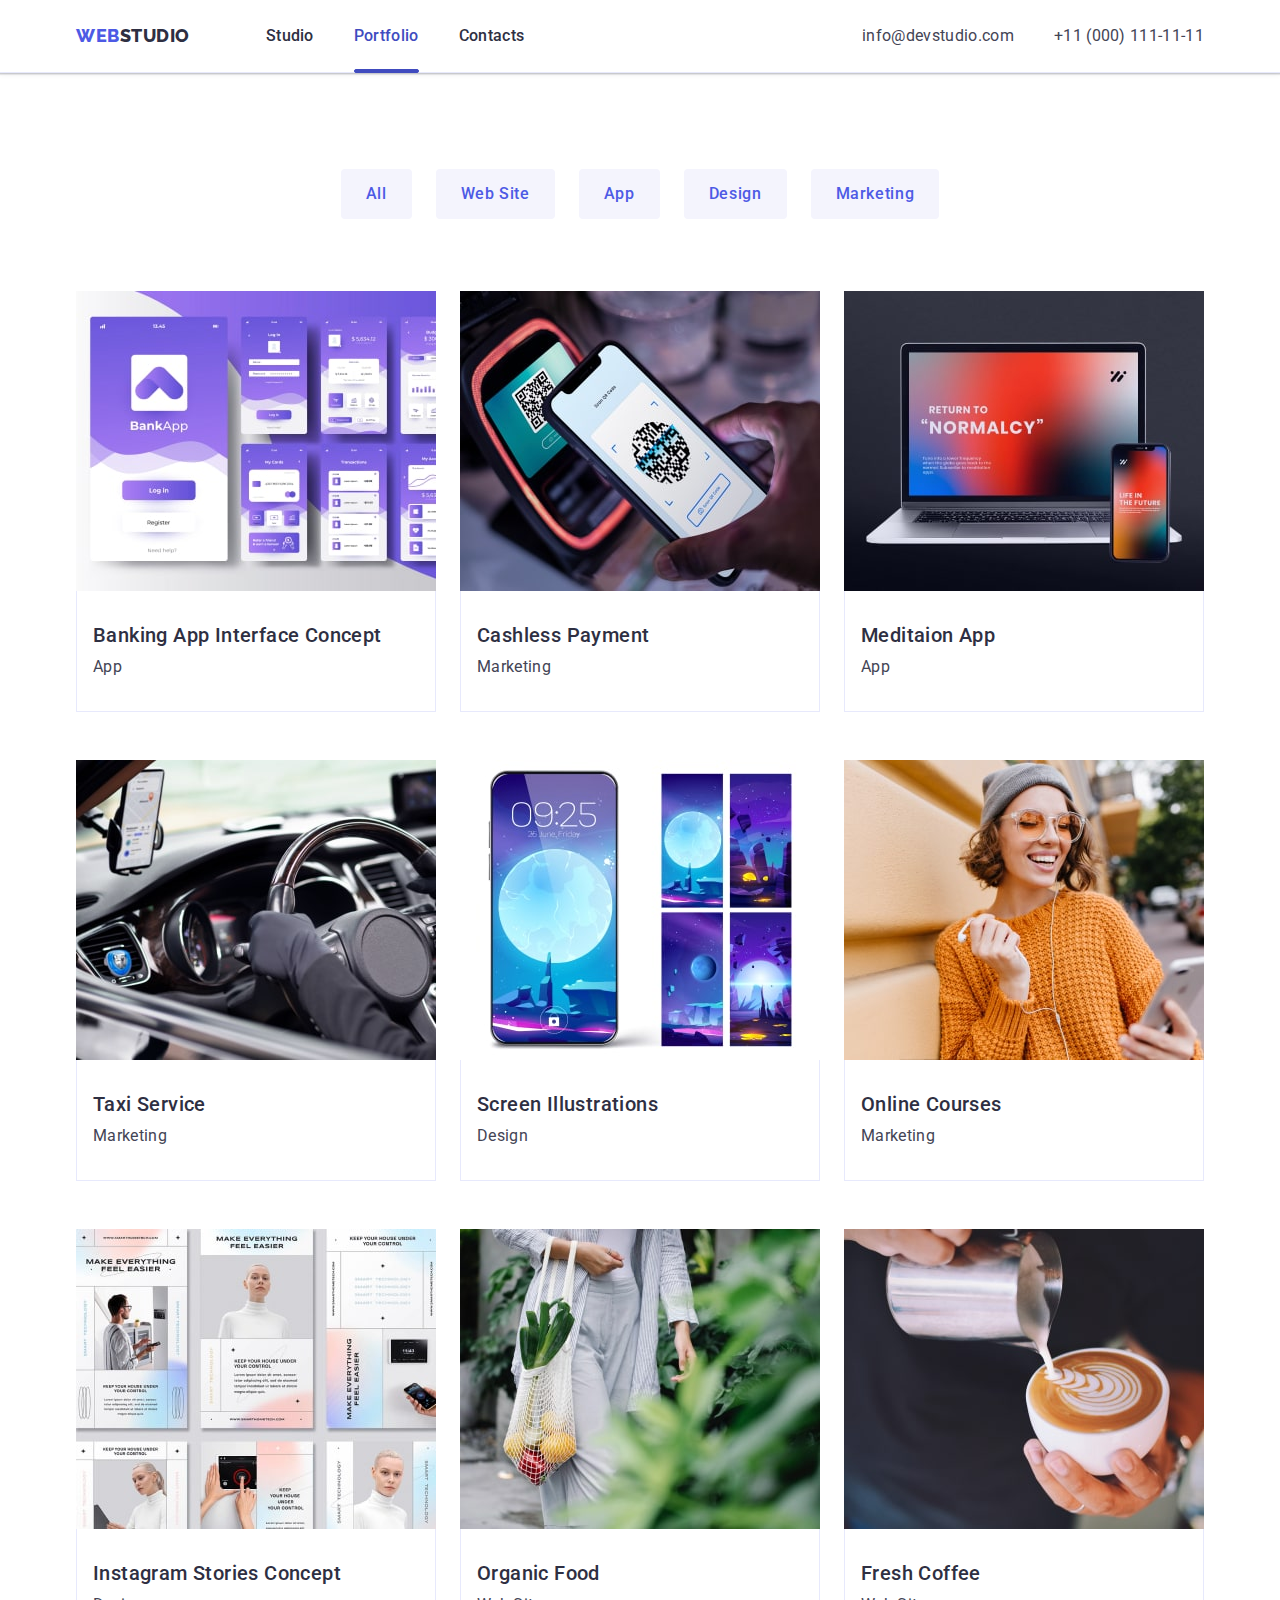
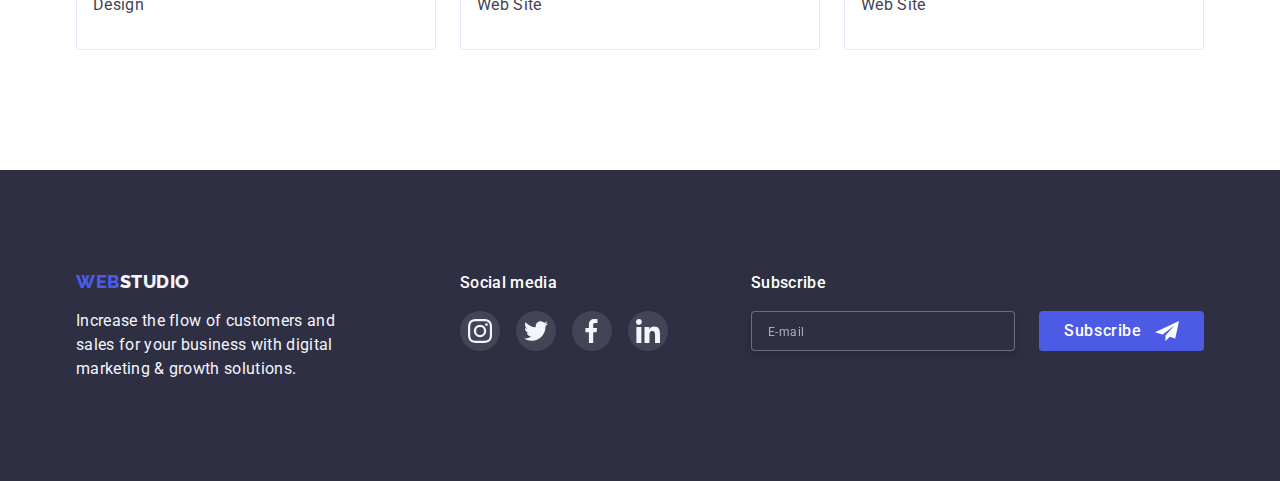
==== portfolio.html @ ead1742b "Initial commit" ====
<!DOCTYPE html>
<html lang="en">
  <head>
    <meta charset="UTF-8" />
    <meta http-equiv="X-UA-Compatible" content="IE=edge" />
    <meta name="viewport" content="width=device-width, initial-scale=1.0" />
    <title>Portfolio</title>
    <link rel="preconnect" href="https://fonts.googleapis.com" />
    <link rel="preconnect" href="https://fonts.gstatic.com" crossorigin />
    <link
      href="https://fonts.googleapis.com/css2?family=Raleway:wght@800&family=Roboto:wght@400;500;700;900&display=swap"
      rel="stylesheet"
    />
    <link rel="preconnect" href="https://fonts.googleapis.com" />
    <link rel="preconnect" href="https://fonts.gstatic.com" crossorigin />
    <link
      rel="stylesheet"
      href="https://cdnjs.cloudflare.com/ajax/libs/modern-normalize/1.1.0/modern-normalize.min.css"
    />
    <link rel="stylesheet" href="./css/styles.css" />
  </head>
  <body>
    <!-- хедер -->
    <header class="header">
      <div class="container flex-content">
        <!-- головне меню навігації -->
        <nav class="site-nav">
          <a class="logo" href="./index.html"
            ><span class="header-logo-span">Web</span>Studio</a
          >
          <ul class="list nav-list">
            <li class="item">
              <a href="./index.html" class="link">Studio</a>
            </li>
            <li class="item">
              <a href="./portfolio.html" class="active link">Portfolio</a>
            </li>
            <li class="item"><a href="" class="link">Contacts</a></li>
          </ul>
        </nav>
        <!-- телефон - емейл -->
        <address class="address-list">
          <ul class="list contact-list">
            <li class="item">
              <a href="mailto:info@devstudio.com" class="link"
                >info@devstudio.com</a
              >
            </li>
            <li class="item">
              <a href="tel:+110001111111" class="link">+11 (000) 111-11-11</a>
            </li>
          </ul>
        </address>
      </div>
    </header>

    <main>
      <!-- Фільтр -->
      <section class="projects-section">
        <div class="container">
          <h2 class="visually-hidden">Projects</h2>
          <ul class="list filter-list">
            <li class="item">
              <button type="button" class="button filter-button">All</button>
            </li>
            <li class="item">
              <button type="button" class="button filter-button">
                Web Site
              </button>
            </li>
            <li class="item">
              <button type="button" class="button filter-button">App</button>
            </li>
            <li class="item">
              <button type="button" class="button filter-button">Design</button>
            </li>
            <li class="item">
              <button type="button" class="button filter-button">
                Marketing
              </button>
            </li>
          </ul>
          <!-- галерея -->
          <ul class="list projects-list">
            <li class="item">
              <a href="" class="project-link">
                <div class="portfolio-thumb">
                  <img
                    src="./images/proj-img-1.jpg"
                    alt="Banking App Interface Concept"
                    width="360"
                  />
                  <div class="portfolio-overlay">
                    <p class="description-paragraph overlay-text">
                      14 Stylish and User-Friendly App Design Concepts · Task
                      Manager App · Calorie Tracker App · Exotic Fruit Ecommerce
                      App · Cloud Storage App
                    </p>
                  </div>
                </div>
                <div class="card-descr">
                  <h2 class="title card-title">
                    Banking App Interface Concept
                  </h2>
                  <p class="description-paragraph">App</p>
                </div></a
              >
            </li>
            <li class="item">
              <a href="" class="project-link">
                <div class="portfolio-thumb">
                  <img
                    src="./images/proj-img-2.jpg"
                    alt="Cashless Payment"
                    width="360"
                  />
                  <div class="portfolio-overlay">
                    <p class="description-paragraph overlay-text">
                      14 Stylish and User-Friendly App Design Concepts · Task
                      Manager App · Calorie Tracker App · Exotic Fruit Ecommerce
                      App · Cloud Storage App
                    </p>
                  </div>
                </div>
                <div class="card-descr">
                  <h2 class="title card-title">Cashless Payment</h2>
                  <p class="description-paragraph">Marketing</p>
                </div></a
              >
            </li>
            <li class="item">
              <a href="" class="project-link">
                <div class="portfolio-thumb">
                  <img
                    src="./images/proj-img-3.jpg"
                    alt="Meditaion App"
                    width="360"
                  />
                  <div class="portfolio-overlay">
                    <p class="description-paragraph overlay-text">
                      14 Stylish and User-Friendly App Design Concepts · Task
                      Manager App · Calorie Tracker App · Exotic Fruit Ecommerce
                      App · Cloud Storage App
                    </p>
                  </div>
                </div>
                <div class="card-descr">
                  <h2 class="title card-title">Meditaion App</h2>
                  <p class="description-paragraph">App</p>
                </div></a
              >
            </li>
            <li class="item">
              <a href="" class="project-link">
                <div class="portfolio-thumb">
                  <img
                    src="./images/proj-img-4.jpg"
                    alt="taxi servise"
                    width="360"
                  />
                  <div class="portfolio-overlay">
                    <p class="description-paragraph overlay-text">
                      14 Stylish and User-Friendly App Design Concepts · Task
                      Manager App · Calorie Tracker App · Exotic Fruit Ecommerce
                      App · Cloud Storage App
                    </p>
                  </div>
                </div>
                <div class="card-descr">
                  <h2 class="title card-title">Taxi Service</h2>
                  <p class="description-paragraph">Marketing</p>
                </div></a
              >
            </li>
            <li class="item">
              <a href="" class="project-link">
                <div class="portfolio-thumb">
                  <img
                    src="./images/proj-img-5.jpg"
                    alt="Screen Illustrations"
                    width="360"
                  />
                  <div class="portfolio-overlay">
                    <p class="description-paragraph overlay-text">
                      14 Stylish and User-Friendly App Design Concepts · Task
                      Manager App · Calorie Tracker App · Exotic Fruit Ecommerce
                      App · Cloud Storage App
                    </p>
                  </div>
                </div>
                <div class="card-descr">
                  <h2 class="title card-title">Screen Illustrations</h2>
                  <p class="description-paragraph">Design</p>
                </div></a
              >
            </li>
            <li class="item">
              <a href="" class="project-link">
                <div class="portfolio-thumb">
                  <img
                    src="./images/proj-img-6.jpg"
                    alt="Online Courses"
                    width="360"
                  />
                  <div class="portfolio-overlay">
                    <p class="description-paragraph overlay-text">
                      14 Stylish and User-Friendly App Design Concepts · Task
                      Manager App · Calorie Tracker App · Exotic Fruit Ecommerce
                      App · Cloud Storage App
                    </p>
                  </div>
                </div>
                <div class="card-descr">
                  <h2 class="title card-title">Online Courses</h2>
                  <p class="description-paragraph">Marketing</p>
                </div></a
              >
            </li>
            <li class="item">
              <a href="" class="project-link">
                <div class="portfolio-thumb">
                  <img
                    src="./images/proj-img-7.jpg"
                    alt="Instagram Stories Concept"
                    width="360"
                  />
                  <div class="portfolio-overlay">
                    <p class="description-paragraph overlay-text">
                      14 Stylish and User-Friendly App Design Concepts · Task
                      Manager App · Calorie Tracker App · Exotic Fruit Ecommerce
                      App · Cloud Storage App
                    </p>
                  </div>
                </div>
                <div class="card-descr">
                  <h2 class="title card-title">Instagram Stories Concept</h2>
                  <p class="description-paragraph">Design</p>
                </div></a
              >
            </li>
            <li class="item">
              <a href="" class="project-link">
                <div class="portfolio-thumb">
                  <img
                    src="./images/proj-img-8.jpg"
                    alt="Organic Food"
                    width="360"
                  />
                  <div class="portfolio-overlay">
                    <p class="description-paragraph overlay-text">
                      14 Stylish and User-Friendly App Design Concepts · Task
                      Manager App · Calorie Tracker App · Exotic Fruit Ecommerce
                      App · Cloud Storage App
                    </p>
                  </div>
                </div>
                <div class="card-descr">
                  <h2 class="title card-title">Organic Food</h2>
                  <p class="description-paragraph">Web Site</p>
                </div></a
              >
            </li>
            <li class="item">
              <a href="" class="project-link">
                <div class="portfolio-thumb">
                  <img
                    src="./images/proj-img-9.jpg"
                    alt="Fresh Coffee"
                    width="360"
                  />
                  <div class="portfolio-overlay">
                    <p class="description-paragraph overlay-text">
                      14 Stylish and User-Friendly App Design Concepts · Task
                      Manager App · Calorie Tracker App · Exotic Fruit Ecommerce
                      App · Cloud Storage App
                    </p>
                  </div>
                </div>
                <div class="card-descr">
                  <h2 class="title card-title">Fresh Coffee</h2>
                  <p class="description-paragraph">Web Site</p>
                </div></a
              >
            </li>
          </ul>
        </div>
      </section>
    </main>

    <footer class="footer-section">
      <div class="container footer-container flex">
        <!-- футер -->
        <div class="footer-left-column">
          <a class="logo footer-logo" href="./index.html"
            ><span class="footer-logo-span">Web</span>Studio</a
          >
          <p class="description-paragraph footer-description">
            Increase the flow of customers and sales for your business with
            digital marketing & growth solutions.
          </p>
        </div>
        <div class="footer-social-media-div">
          <p class="footer-social-media-descr">Social media</p>
          <ul class="list footer-social-media-list">
            <li class="footer-social-media-item">
              <a class="link footer-social-media-link" href="">
                <svg class="footer-social-media-icon" width="24" height="24">
                  <use href="./images/icons.svg#icon-instagram"></use>
                </svg>
              </a>
            </li>
            <li class="footer-social-media-item">
              <a class="link footer-social-media-link" href="">
                <svg class="footer-social-media-icon" width="24" height="24">
                  <use href="./images/icons.svg#icon-twitter"></use>
                </svg>
              </a>
            </li>
            <li class="footer-social-media-item">
              <a class="link footer-social-media-link" href="">
                <svg class="footer-social-media-icon" width="24" height="24">
                  <use href="./images/icons.svg#icon-facebook"></use>
                </svg>
              </a>
            </li>
            <li class="footer-social-media-item">
              <a class="link footer-social-media-link" href="">
                <svg class="footer-social-media-icon" width="24" height="24">
                  <use href="./images/icons.svg#icon-linkedin"></use>
                </svg>
              </a>
            </li>
          </ul>
        </div>

        <form class="footer-form" name="footer-form">
          <div class="form-field input">
            <p>Subscribe</p>
            <input
              aria-label="email"
              type="email"
              name="email"
              placeholder="E-mail"
              autocomplete="off"
              title="my@mail.com"
            />
          </div>
          <button type="submit" class="button">
            Subscribe
            <svg width="24" height="24">
              <use href="./images/icons.svg#send"></use>
            </svg>
          </button>
        </form>
      </div>
    </footer>
  </body>
</html>
---- css/styles.css ----
/* root */
:root {
    --primary-font: 'Roboto', sans-serif;
    --secondary-font: 'Raleway', sans-serif;
    --primary-black-color: #2E2F42;
    --primary-white-color: #fff;
    --secondary-white-color: #F4F4FD;
    --secondary-black-color: #434455;
    --grey-on-footer-color: #E7E9FC;
    --primary-blue-color: #4D5AE5;
    --secondary-blue-color: #404BBF;
    --grey-icon-color: #8E8F99;
    --modal-window-color: #FCFCFC;
    --duration: 250ms;
    --timing-function: cubic-bezier(0.4, 0, 0.2, 1);
}

/* general styles */
h1,
h2,
h3,
h4,
h5,
h6,
ul,
div,
section,
p {
    margin: 0;
    padding: 0;
}

.list {
    list-style: none;
}

a {
    text-decoration: none;
}

body {
    color: var(--primary-black-color);
    background-color: var(--primary-white-color);
    font-family: var(--primary-font);
}

img {
    display: block;
    max-width: 100%;
    height: auto;
}

.visually-hidden {
    position: absolute;
    height: 1px;
    margin: -1px;
    border: 0;
    padding: 0;
    white-space: nowrap;
    clip-path: inset(100%);
    clip: rect(0 0 0 0);
    overflow: hidden;
    width: 1px;
}

.container {
    width: 1158px;
    padding: 0 15px 0 15px;
    margin: 0 auto;
}

.button {
    border: none;
    cursor: pointer;
}

.flex {
    display: flex;
}

/* header */
.header {
    border-bottom: 1px solid var(--grey-on-footer-color);
    box-shadow: 0px 2px 1px rgba(46, 47, 66, 0.08), 0px 1px 1px rgba(46, 47, 66, 0.16), 0px 1px 6px rgba(46, 47, 66, 0.08);
}

.site-nav {
    display: flex;
}

.logo {
    font-family: var(--secondary-font);
    font-weight: 800;
    font-size: 18px;
    line-height: 1.3;
    letter-spacing: 0.03em;
    text-transform: uppercase;
    color: var(--primary-black-color);
}

.header-logo-span, .footer-logo-span {
    color: var(--primary-blue-color);
}

.flex-content {
    display: flex;
    align-items: center;
}

.site-nav {
    display: flex;
    align-items: center;
}

.nav-list {
    display: flex;
    margin-left: 76px;
}


.nav-list .link {
    position: relative;
    display: block;
    padding: 24px 0;
    font-weight: 500;
    font-size: 16px;
    line-height: 1.5;
    letter-spacing: 0.02em;
    color: var(--primary-black-color);
    transition: color var(--duration) var(--timing-function), transform var(--duration) var(--timing-function);; 
}

.nav-list .active::after, .nav-list .link::after {
    position: absolute;
    content: '';
    bottom: -1px;
    left: 0;
    border: 1px solid var(--secondary-blue-color);
    background-color: var(--secondary-blue-color);
    border-radius: 2px;
    width: 100%;
    height: 4px;
}

.nav-list .link:not(.active)::after {
    opacity: 0;
    transform: scaleX(0);
    transition: opacity var(--duration) var(--timing-function), transform var(--duration) var(--timing-function);
}

.nav-list .item:not(:last-child) {
    margin-right: 40px;
}

.nav-list .link:is(:hover, :focus) {
    color: var(--secondary-blue-color);
}

.nav-list .link:hover::after,
.nav-list .link:focus::after {
    position: absolute;
    content: '';
    bottom: -1px;
    left: 0;
    border: 1px solid var(--secondary-blue-color);
    background-color: var(--secondary-blue-color);
    border-radius: 2px;
    width: 100%;
    height: 4px;
    opacity: 1;
    transform: scaleX(1);
}

.nav-list .active {
    color: var(--secondary-blue-color);
}

.contact-list .link {
    font-weight: 400;
    font-size: 16px;
    line-height: 1.5;
    letter-spacing: 0.02em;
    font-style: normal;
    color: var(--secondary-black-color);
    padding-top: 24px;
    padding-bottom: 24px;
    transition: color var(--duration) var(--timing-function);
}

.contact-list .link:is(:hover, :focus){
    color: var(--secondary-blue-color);
}

.contact-list {
    display: flex;
    align-items: center;
}

.address-list {
    margin-left: auto;
}

.contact-list .item+.item {
    margin-left: 40px;
}

/* hero */
.hero-section {
    background-color: var(--primary-black-color);
    padding-top: 188px;
    padding-bottom: 188px;
    text-align: center;
    background-image: linear-gradient(rgba(46, 47, 66, 0.7), rgba(46, 47, 66, 0.7)), url(../images/people-office.jpg);
    background-repeat: no-repeat;
    background-position: center; 
    background-color: var(--primary-black-color);
    background-size: cover;
    max-width: 1440px;
    margin-left: auto;
    margin-right: auto;
    box-shadow: 0px 4px 4px rgba(0, 0, 0, 0.25);
}

.hero-title {
    margin: 0 auto 48px auto;
    font-size: 56px;
    line-height: 1.07;
    text-align: center;
    letter-spacing: 0.02em;
    color: var(--primary-white-color);
    max-width: 500px;
}

.backdrop.is-hidden {
    opacity: 0;
    pointer-events: none;
    visibility: hidden;
}

.backdrop {
    position: fixed;
    display: block;
    top: 0;
    left: 0;
    visibility: visible;
    background-color: rgba(46, 47, 66, 0.4);
    width: 100%;
    height: 100%;
    opacity: 1;
    transition: opacity var(--duration) var(--timing-function), visibility var(--duration) var(--timing-function);
}

.backdrop.is-hidden .modal {
    transform: translate(-50%, -50%) scale(0.4);
}

.modal {
    position: absolute;
    top: 50%;
    left: 50%;
    padding: 72px 24px 24px 24px;
    min-width: 408px;
    min-height: 576px;
    background: var(--modal-window-color);
    box-shadow: 0px 1px 1px rgba(0, 0, 0, 0.14), 0px 1px 3px rgba(0, 0, 0, 0.12), 0px 2px 1px rgba(0, 0, 0, 0.2);
    border-radius: 4px;
    transform: translate(-50%, -50%) scale(1);
    transition: transform var(--duration) var(--timing-function);
}

.modal-close-button {
    position: absolute;
    top: 24px;
    right: 24px;
    background: var(--grey-on-footer-color);
    color: #000;
    border: 1px solid rgba(0, 0, 0, 0.1);
    width: 24px;
    height: 24px;
    border-radius: 50%;
    align-items: center;
    cursor: pointer;
    justify-content: center;
    transition: color var(--duration) var(--timing-function), background-color var(--duration) var(--timing-function);
}

.icon-close {
    fill: currentColor;
}

.modal-close-button:is(:hover, :focus) {
    background-color: var(--secondary-blue-color);
    color: var(--primary-white-color);
}

.modal-title {
    margin-bottom: 16px;
    text-align: center;
    letter-spacing: 0.02em;
    font-weight: 500;
    font-size: 16px;
    line-height: calc(24 / 16);
}

.form-field {
    position: relative;
    margin-bottom: 8px;
}

.text-input-form {
    margin-bottom: 16px;
}

.form-field label {
    display: block;
    margin-bottom: 4px;
    color: var(--grey-icon-color);
}

.form-field label:not(:last-child) {
    font-weight: 400;
    font-size: 12px;
    line-height: calc(14 / 12);
    letter-spacing: 0.01em;
}

.form-field input {
    width: 100%;
    height: 40px;
    padding-left: 38px;
    border: 1px solid rgba(33, 33, 33, 0.2);
    border-radius: 4px;
    transition: border-color var(--duration) var(--timing-function);
}

.input-form {
    position: relative;
}

.form-field svg {
    position: absolute;
    top: 50%;
    bottom: 0;
    left: 16px;
    transform: translateY(-50%);
    fill: currentColor;
    transition: fill var(--duration) var(--timing-function);
}

.form-field input:is(:focus, :active), .comment-area:is(:focus, :active) {
    outline: none;
    border-color: var(--primary-blue-color);
}

.form-field input:is(:focus, :active) + svg {
    fill: var(--primary-blue-color);
}

.comment-area {
    resize: none;
    width: 100%;
    height: 120px;
    padding: 8px 16px;
    border: 1px solid rgba(33, 33, 33, 0.2);
    border-radius: 4px;
    transition: border-color var(--duration) var(--timing-function);
}

.comment-area::placeholder {
    color: rgba(117, 117, 117, 0.5);
    font-weight: 400;
    font-size: 12px;
    line-height: calc(16 / 12);
    letter-spacing: 0.04em;
}

.modal-form-check-desc::before {
    display: block;
    width: 16px;
    height: 16px;
    content: '';
    border: 1.25px solid var(--primary-black-color);
    border-radius: 2px;
    margin-right: 8px;
    transition: background-color var(--duration) var(--timing-function);
}

.modal-form-check:checked+.modal-form-check-desc::before {
    color: var(--primary-white-color);
    background-color: var(--secondary-blue-color);
    background-image: url('../images/ok.svg');
    background-repeat: no-repeat;
    background-position: center;
    border: none;
}

.modal-form-check-desc {
    display: flex;
    align-items: center;
    font-size: 12px;
    line-height: 1.33;
    letter-spacing: 0.04em;
    color: #757575;
    margin-bottom: 24px;
}

.modal-policy-link {
    color: var(--primary-blue-color);
    text-decoration: underline;
}

.modal-form-check:focus+.modal-form-check-desc::before {
    outline: 1px solid rgb(0, 95, 204);
}

.modal-form-submit {
    display: block;
    margin: 0 auto;
    border: none;
    padding: 16px 32px;
    border-radius: 4px;
    min-width: 169px;
    box-shadow: 0px 4px 4px rgba(0, 0, 0, 0.15);
    border-radius: 4px;

    background-color: var(--primary-blue-color);
    color: var(--primary-white-color);
    font-family: 'Roboto', sans-serif;
    font-weight: 500;
    font-size: 16px;
    line-height: 1.5;
    letter-spacing: 0.04em;
    cursor: pointer;
    transition: background-color var(--duration) var(--timing-function);
}

.modal-form-submit:hover,
.modal-form-submit:focus {
    background-color: var(--secondary-blue-color);
}

/* button in index and portfolio */
.hero-button {
    padding: 16px 32px;
    box-shadow: 0px 4px 4px rgba(0, 0, 0, 0.15);
    border-radius: 4px;
    font-weight: 500;
    font-size: 16px;
    line-height: 1.5;
    letter-spacing: 0.04em;
    color: var(--primary-white-color);
    background-color: var(--primary-blue-color);
    border: 1px solid transparent;
}

.filter-button {
    font-weight: 500;
    font-size: 16px;
    line-height: 1.5;
    text-align: center;
    letter-spacing: 0.04em;
    background-color: var(--secondary-white-color);
    color: var(--primary-blue-color);
    border: 1px solid var(--grey-on-footer-color);
    border-radius: 4px;
 }

.button {
    transition: background-color var(--duration) var(--timing-function), color var(--duration) var(--timing-function);
    border-radius: 4px;
    border: 1px solid transparent;
}

.button:is(:hover, :focus) {
    background-color: var(--secondary-blue-color);
    color: var(--primary-white-color);
    border: 1px solid transparent;
}

/* titles */
.section-title {
    font-size: 36px;
    line-height: 1.11;
    text-align: center;
    letter-spacing: 0.02em;
    text-transform: capitalize;
}

.advantages-title, .card-title {
    font-weight: 500;
    font-size: 20px;
    line-height: 1.2;
    letter-spacing: 0.02em;
    color: var(--primary-black-color);
}

/* paragraphs */
.description-paragraph {
    font-size: 16px;
    line-height: 1.5;
    letter-spacing: 0.02em;
    color: var(--secondary-black-color);
}



/*==========================portfolio page============================================ */
.projects-section {
    padding-top: 96px;
    padding-bottom: 120px;
}

.filter-list {
    display: flex;
    margin-bottom: 72px;
    justify-content: center;
}

.filter-button {
    padding: 12px 24px;
    transition: box-shadow var(--duration) var(--timing-function), background-color var(--duration) var(--timing-function), color var(--duration) var(--timing-function);
}

.filter-button:is(:hover, :focus) {
    box-shadow: 0px 3px 1px rgba(0, 0, 0, 0.1), 0px 2px 1px rgba(0, 0, 0, 0.08), 0px 2px 2px rgba(0, 0, 0, 0.12);
}

.filter-list .item:not(:first-child) {
    margin-left: 24px;
}

.projects-list {
    display: flex;
    flex-wrap: wrap;
    margin-left: -24px;
    margin-top: -48px;
}
.projects-list > .item {
    display: flex;
    flex-basis: calc(100% / 3 - 24px);
    margin-left: 24px;
    margin-top: 48px;
}

.project-link {
    display: block;
    transition: box-shadow var(--duration) var(--timing-function);
}

.project-link:is(:hover, :focus) {
    box-shadow: 0px 1px 6px rgba(46, 47, 66, 0.08), 0px 1px 1px rgba(46, 47, 66, 0.16), 0px 2px 1px rgba(46, 47, 66, 0.08);
}

.card-descr {
    padding: 32px 16px 32px 16px;
    border: 1px solid var(--grey-on-footer-color);
    border-top: none;
}

.card-title {
    margin-bottom: 8px;
}

.portfolio-thumb {
    position: relative;
    overflow: hidden;
}

.portfolio-overlay {
    position: absolute;
    top: 100%;
    left: 0;
    width: 100%;
    height: 100%;
    padding: 40px 32px;
    background-color: var(--primary-blue-color);
    color: var(--secondary-white-color);
    transition: transform var(--duration) var(--timing-function);
}

.portfolio-overlay .overlay-text {
    color: var(--secondary-white-color);
}

.project-link:is(:hover, :focus) .portfolio-overlay{
    transform: translateY(-100%);
}

/*==========================portfolio page============================================ */

/* advantages section */
.advantages-section {
    padding-top: 120px;
    padding-bottom: 120px;
}

.advantages-list {
    display: flex;
    column-gap: 24px;
}
.advantages-list .item {
    flex-basis: calc((100% - 72px) / 4);
}

.advantages-list .advantages-title {
    margin-bottom: 8px;
}

.advantages-icon-thumb {
    display: flex;
    background-color: var(--secondary-white-color);
    width: 264px;
    height: 112px;
    justify-content: center;
    align-items: center;
    margin-bottom: 8px;
    border-radius: 4px;
}

/* what are we doing section */
.doing-section {
    padding-bottom: 120px;
}
.doing-title {
    margin-bottom: 72px;
}

.doing-list {
    display: flex;
    column-gap: 24px;
}

.doing-list .item {
    flex-basis: calc((100% - 48px) / 2);
}

/* our team section */
.team-section {
    padding-top: 120px;
    padding-bottom: 120px;
    background-color: var(--secondary-white-color);
}

.team-section .section-title {
    margin-bottom: 72px;
}

.team-list {
    display: flex;
    column-gap: 24px;
}

.team-list .item {
    flex-basis: calc((100% - 72px) / 3);
    box-shadow: 0px 1px 6px rgba(46, 47, 66, 0.08), 0px 1px 1px rgba(46, 47, 66, 0.16), 0px 2px 1px rgba(46, 47, 66, 0.08);
}

.team-descr {
    padding: 32px 16px 32px 16px;
    background-color: var(--primary-white-color);
    border-radius: 0px 0px 4px 4px;
    text-align: center;
}

.social-media-list {
    margin-top: 8px;
    display: flex;
    justify-content: center;
    column-gap: 24px;
}

.social-media-link {
    display: flex;
    width: 40px;
    height: 40px;
    border-radius: 50%;
    background-color: var(--primary-blue-color);
    align-items: center;
    justify-content: center;
    transition: background-color var(--duration) var(--timing-function);
}

.social-media-link:hover, .social-media-link:focus {
    background-color: var(--secondary-blue-color);
}

.social-media-icon {
    fill: currentColor;
}

/* customers-section */
.customers-section {
    padding-top: 130px;
    padding-bottom: 120px;
}

.customers-list {
    display: flex;
    margin-top: 72px;
    justify-content: center;
    column-gap: 24px;
}

.customers-list-item {
    width: 168px;
    height: 88px;
}

.customers-link {
    display: flex;
    width: 100%;
    height: 100%;
    color: var(--grey-icon-color);
    border: 1px solid var(--grey-icon-color);
    border-radius: 4px;
    align-items: center;
    justify-content: center;
    transition: color var(--duration) var(--timing-function), border-color var(--duration) var(--timing-function);
}

.customers-icon {
    fill: currentColor;
}

.customers-link:is(:hover, :focus) {
    color: var(--secondary-blue-color);
    border-color: var(--secondary-blue-color);
}

/* footer */
.footer-container {
    align-items: baseline;
}

.footer-logo {
    color: var(--secondary-white-color);
}

.footer-description {
    color: var(--secondary-white-color);
    margin-top: 16px;
    max-width: 264px;
}

.footer-section {
    background-color: var(--primary-black-color);
    padding-top: 100px;
    padding-bottom: 100px;
}

.footer-social-media-div {
    margin-left: 120px;
}

.footer-social-media-descr {
    font-family: var(--primary-font);
    color: var(--primary-white-color);
    letter-spacing: 0.02em;
    font-weight: 500;
    font-size: 16px;
    line-height: 1.5;
}

.footer-social-media-list {
    margin-top: 16px;
    display: flex;
    column-gap: 16px;
}

.footer-social-media-item {
    width: 40px;
    height: 40px;
    border-radius: 50%;
    background-color: rgba(255, 255, 255, 0.1);
}

.footer-social-media-link {
    color: var(--secondary-white-color);
    display: flex;
    width: 100%;
    height: 100%;
    border-radius: 50%;
    align-items: center;
    justify-content: center;
    transition: background-color var(--duration) var(--timing-function);
}

.footer-social-media-icon {
    fill: currentColor;
}

.footer-social-media-link:is(:hover, :focus) {
    background-color: #31D0AA;
}

.footer-form {
    margin-left: auto;
    display: flex;
    flex-direction: row;
    align-items: flex-end;
    column-gap: 24px;
}

.footer-form .form-field {
    display: flex;
    flex-direction: column;
    row-gap: 16px;
    margin-bottom: 0;
}

.footer-form p {
    font-weight: 500;
    font-size: 16px;
    margin: 0;
    line-height: calc(24/16);
    letter-spacing: 0.02em;
    color: var(--primary-white-color);
}

.footer-form input[type='email'] {
    background-color: var(--primary-black-color);
    border: 1px solid rgba(255, 255, 255, 0.3);
    filter: drop-shadow(0px 4px 4px rgba(0, 0, 0, 0.15));
    border-radius: 4px;
    min-width: 264px;
    min-height: 40px;
    transition: background-color var(--duration) var(--timing-function);
    padding-left: 16px;
}

.footer-form input[type='email']:is(:focus) {
    background-color: var(--primary-white-color);
    border: 1px solid var(--primary-blue-color);
}

.footer-form button[type='submit'] {
    display: flex;
    flex-direction: row;
    padding: 8px 24px;
    justify-content: space-between;
    width: 165px;
    height: 40px;
    background-color: var(--primary-blue-color);
    color: var(--primary-white-color);
    box-shadow: none;
    font-weight: 500;
    font-size: 16px;
    line-height: calc(24/16);
    letter-spacing: 0.04em;
    align-items: center;
    transition: background-color var(--duration) var(--timing-function), box-shadow var(--duration) var(--timing-function);
}

.footer-form button[type='submit']:is(:hover, :focus) {
    background-color: var(--secondary-blue-color);
    box-shadow: 0px 4px 4px rgba(0, 0, 0, 0.15);
}

.footer-form button[type='submit'] svg {
    fill: currentColor;
}

.footer-form input::placeholder {
    letter-spacing: 0.04em;
    color: rgba(255, 255, 255, 0.6);
    font-weight: 400;
    font-size: 12px;
    line-height: calc(24 / 12);
}
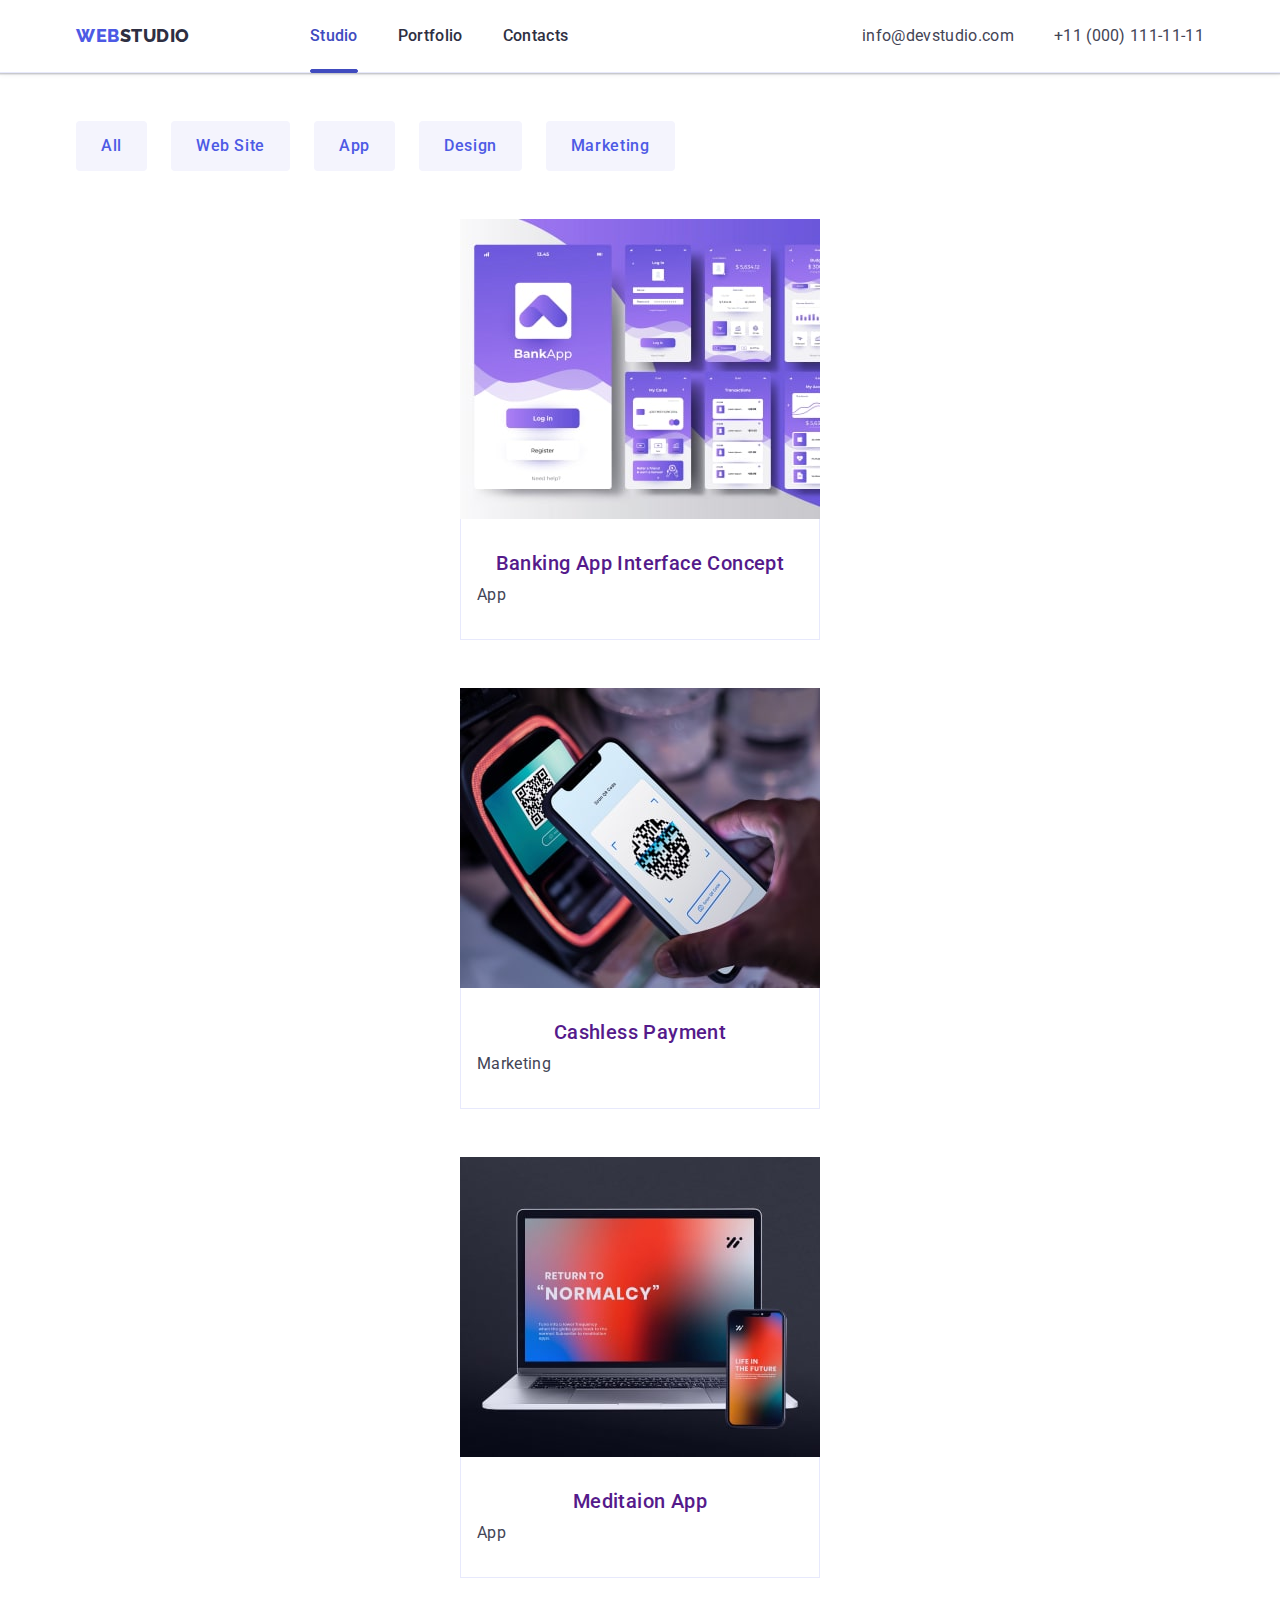
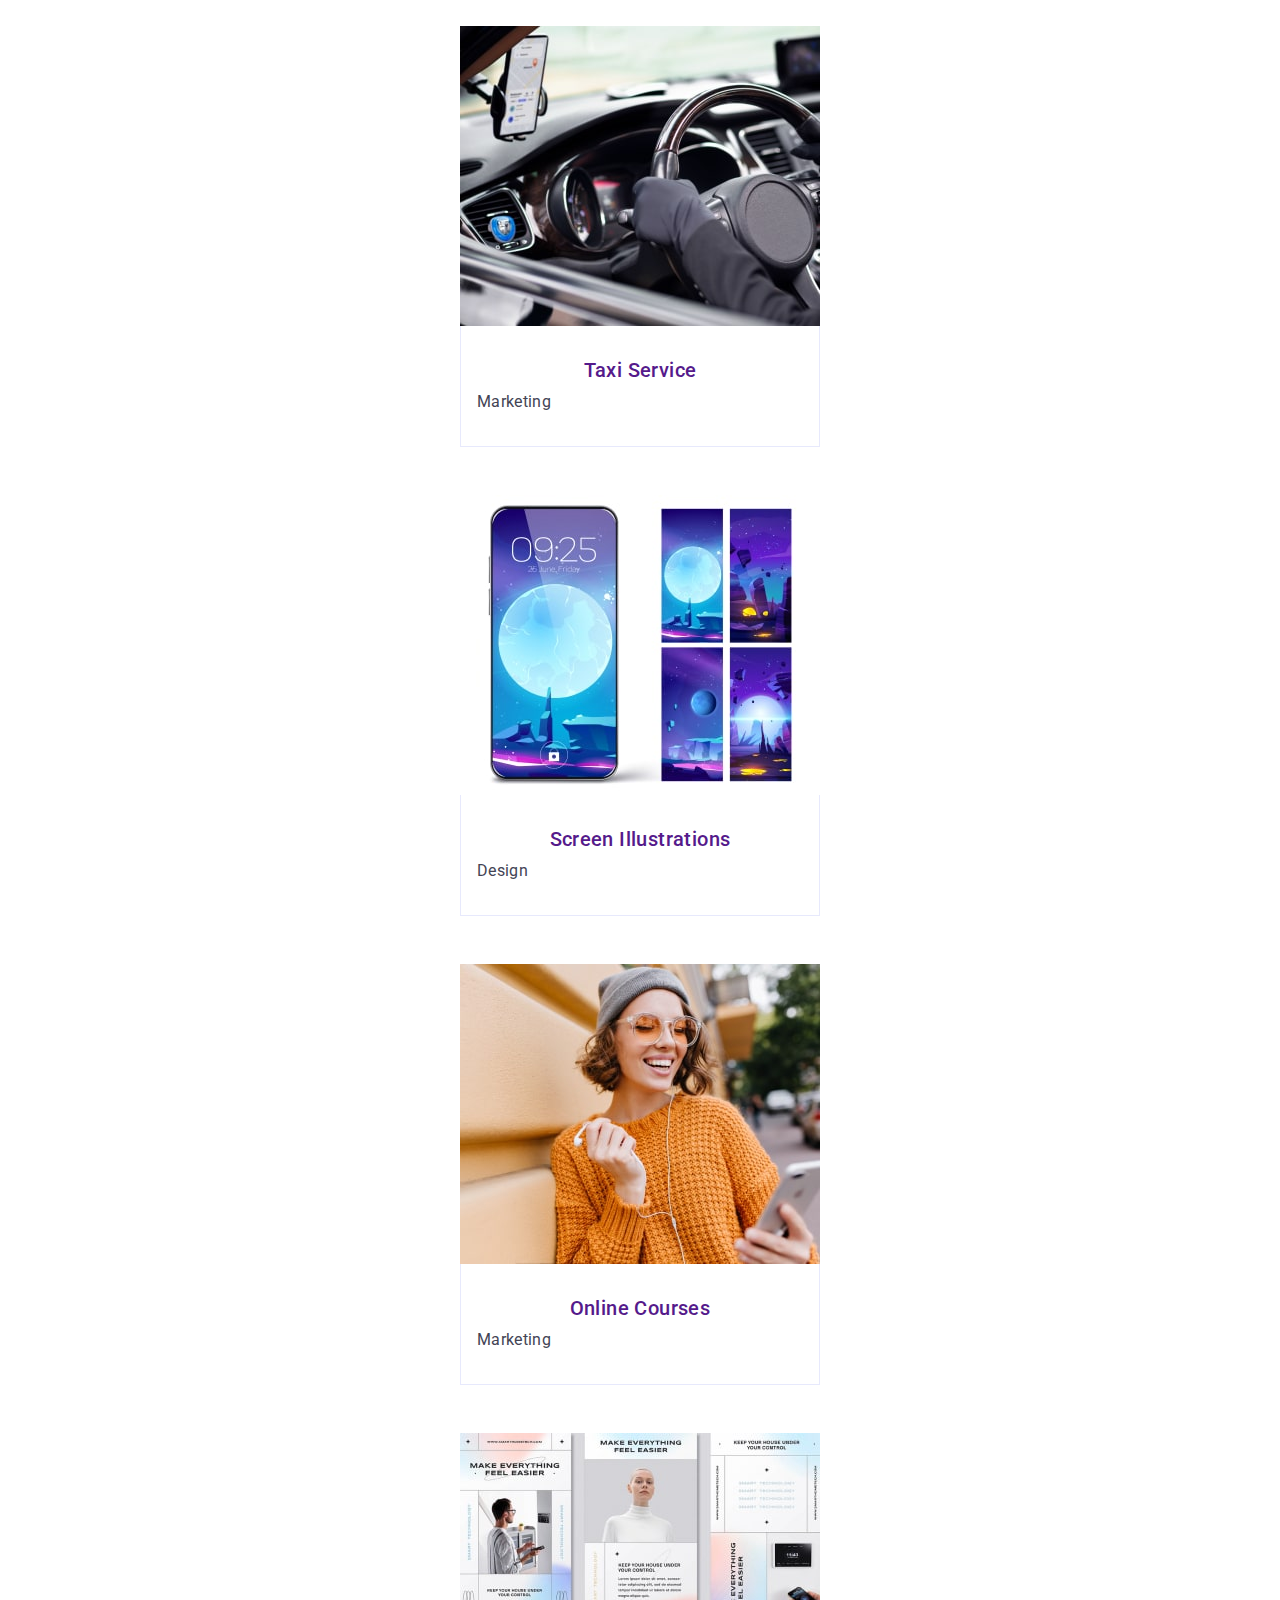
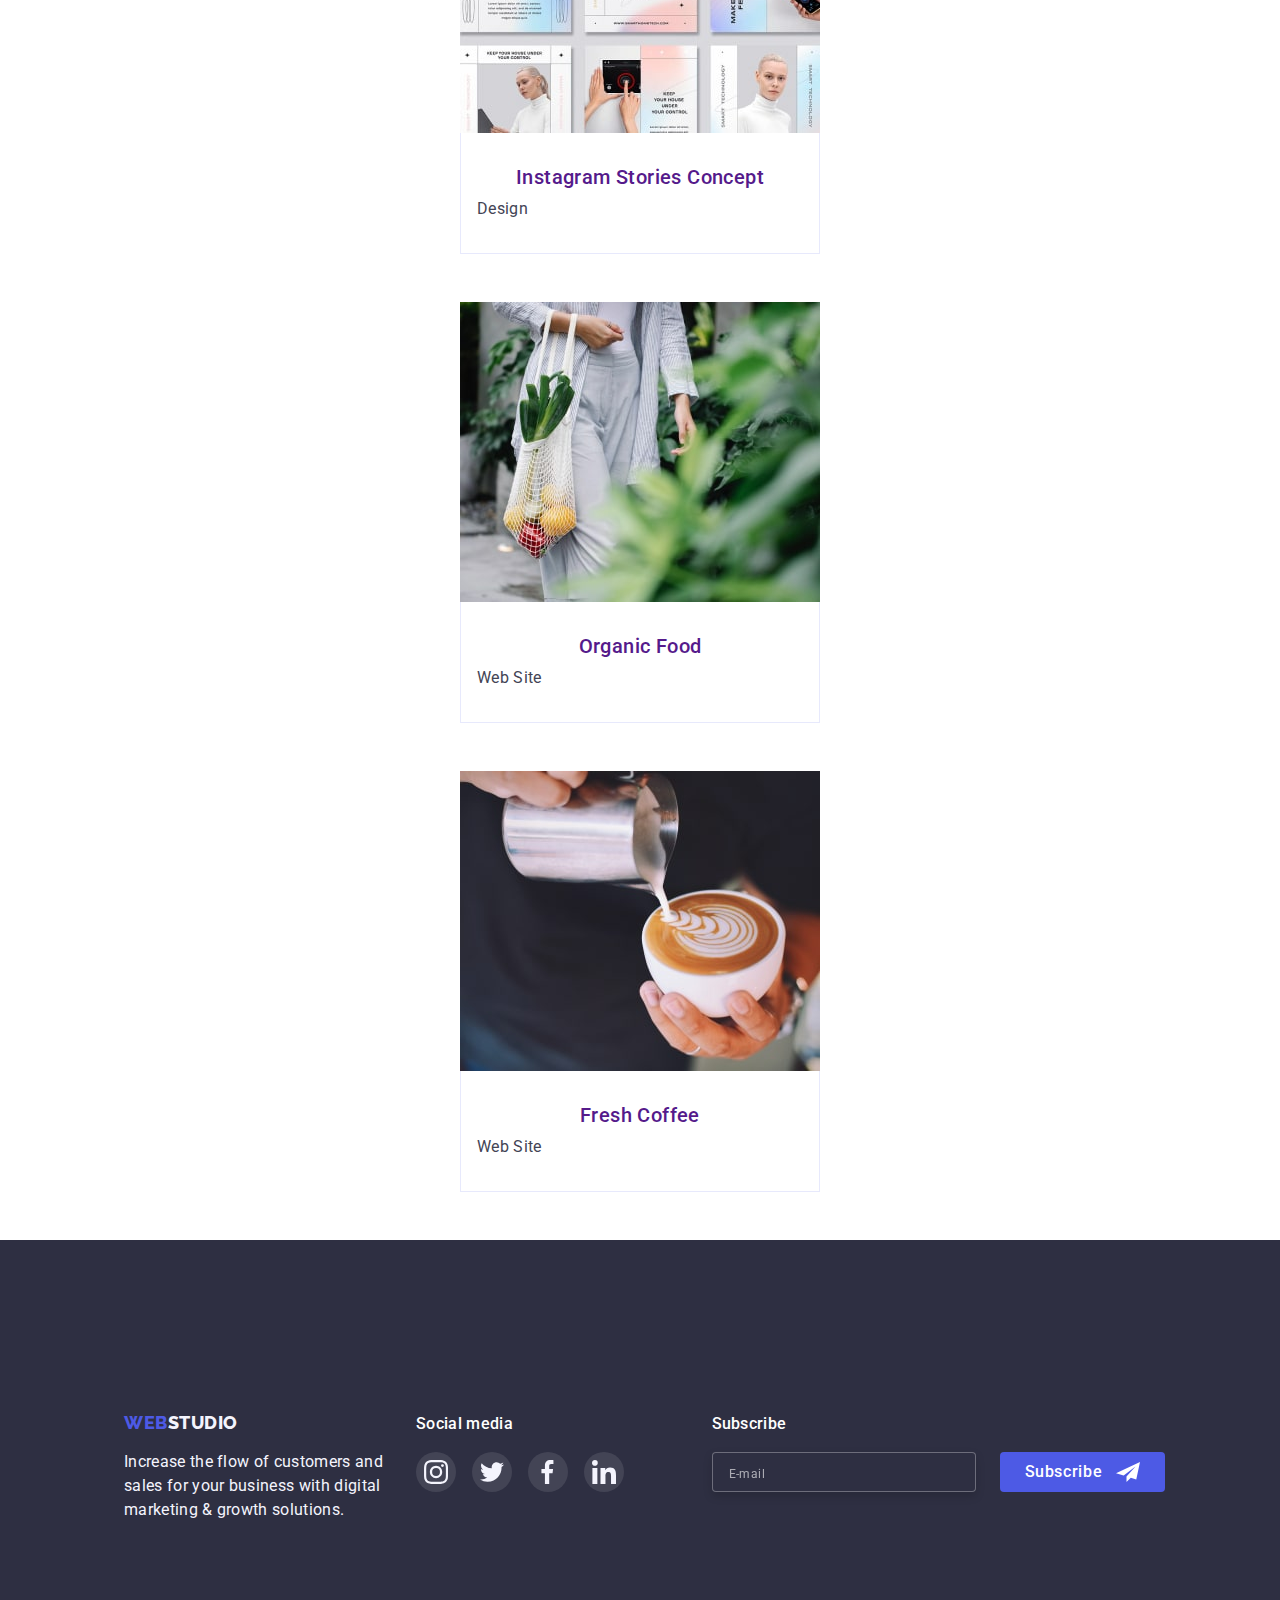
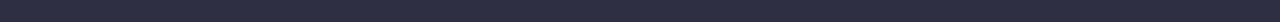
==== commit d20c5116: "added portfolio styles" ====
--- a/portfolio.html
+++ b/portfolio.html
@@ -17,7 +17,16 @@
       rel="stylesheet"
       href="https://cdnjs.cloudflare.com/ajax/libs/modern-normalize/1.1.0/modern-normalize.min.css"
     />
+    <link
+      rel="stylesheet"
+      href="https://cdnjs.cloudflare.com/ajax/libs/modern-normalize/1.0.0/modern-normalize.min.css"
+      integrity="sha512-ISS7cAi1PEhQ8jnbJpJZMd29NlhNj4AWYyLOSp2CE/CsHxTCu+r+t0D2yoJudVrd0/8fTVPUVDzY5Tvli75u/g=="
+      crossorigin="anonymous"
+    />
     <link rel="stylesheet" href="./css/styles.css" />
+    <link rel="stylesheet" href="./css/mobile.css" />
+    <link rel="stylesheet" href="./css/tablet.css" />
+    <link rel="stylesheet" href="./css/desktop.css" />
   </head>
   <body>
     <!-- хедер -->
@@ -30,14 +39,21 @@
           >
           <ul class="list nav-list">
             <li class="item">
-              <a href="./index.html" class="link">Studio</a>
-            </li>
-            <li class="item">
-              <a href="./portfolio.html" class="active link">Portfolio</a>
+              <a href="./index.html" class="active link">Studio</a>
+            </li>
+            <li class="item">
+              <a href="./portfolio.html" class="link">Portfolio</a>
             </li>
             <li class="item"><a href="" class="link">Contacts</a></li>
           </ul>
         </nav>
+
+        <button type="button" class="js-open-menu mobile-menu-open">
+          <svg class="burger-icon" width="32" height="22">
+            <use href="./images/icons.svg#hamburger"></use>
+          </svg>
+        </button>
+
         <!-- телефон - емейл -->
         <address class="address-list">
           <ul class="list contact-list">
@@ -51,6 +67,73 @@
             </li>
           </ul>
         </address>
+      </div>
+      <div class="mobile-menu js-menu-container">
+        <div class="container mobile-menu-container">
+          <button type="button" class="mobile-menu-close js-close-menu">
+            <svg class="icon-close" width="8" height="8">
+              <use href="./images/icons.svg#icon-close"></use>
+            </svg>
+          </button>
+
+          <ul class="list mobile nav-list">
+            <li class="item">
+              <a href="./index.html" class="active link">Studio</a>
+            </li>
+            <li class="item">
+              <a href="./portfolio.html" class="link">Portfolio</a>
+            </li>
+            <li class="item"><a href="" class="link">Contacts</a></li>
+          </ul>
+
+          <div>
+            <address class="mobile-address">
+              <ul class="list mobile contact-list">
+                <li class="item number">
+                  <a href="tel:+110001111111" class="link"
+                    >+11 (000) 111-11-11</a
+                  >
+                </li>
+                <li class="item mail">
+                  <a href="mailto:info@devstudio.com" class="link"
+                    >info@devstudio.com</a
+                  >
+                </li>
+              </ul>
+            </address>
+
+            <ul class="mobile social-media-list list">
+              <li class="social-media-item">
+                <a href="" class="social-media-link">
+                  <svg class="social-media-icon" width="16" height="16">
+                    <use href="./images/icons.svg#icon-instagram"></use>
+                  </svg>
+                </a>
+              </li>
+              <li class="social-media-item">
+                <a href="" class="social-media-link">
+                  <svg class="social-media-icon" width="16" height="16">
+                    <use href="./images/icons.svg#icon-twitter"></use>
+                  </svg>
+                </a>
+              </li>
+              <li class="social-media-item">
+                <a href="" class="social-media-link">
+                  <svg class="social-media-icon" width="16" height="16">
+                    <use href="./images/icons.svg#icon-facebook"></use>
+                  </svg>
+                </a>
+              </li>
+              <li class="social-media-item">
+                <a href="" class="social-media-link">
+                  <svg class="social-media-icon" width="16" height="16">
+                    <use href="./images/icons.svg#icon-linkedin"></use>
+                  </svg>
+                </a>
+              </li>
+            </ul>
+          </div>
+        </div>
       </div>
     </header>
 
--- a/css/styles.css
+++ b/css/styles.css
@@ -25,7 +25,8 @@
 ul,
 div,
 section,
-p {
+p,
+img {
     margin: 0;
     padding: 0;
 }
@@ -36,6 +37,7 @@
 
 a {
     text-decoration: none;
+    font-style: normal;
 }
 
 body {
@@ -64,172 +66,395 @@
 }
 
 .container {
-    width: 1158px;
-    padding: 0 15px 0 15px;
+    max-width: 428px;
+    width: 100%;
+    padding-left: 15px;
+    padding-right: 15px;
     margin: 0 auto;
 }
 
 .button {
     border: none;
     cursor: pointer;
+    transition: background-color var(--duration) var(--timing-function), color var(--duration) var(--timing-function);
+    border-radius: 4px;
+    border: 1px solid transparent;
 }
 
 .flex {
     display: flex;
 }
 
-/* header */
+/* titles */
+.section-title {
+    font-size: 36px;
+    line-height: 1.11;
+    text-align: center;
+    letter-spacing: 0.02em;
+    text-transform: capitalize;
+}
+
+.advantages-title {
+    font-weight: 700;
+    font-size: 36px;
+    line-height: calc(40 / 36);
+    letter-spacing: 0.02em;
+    color: var(--primary-black-color);
+    text-align: center;
+}
+
+/* button in index and portfolio */
+.hero-button {
+    padding: 16px 32px;
+    box-shadow: 0px 4px 4px rgba(0, 0, 0, 0.15);
+    border-radius: 4px;
+    font-weight: 500;
+    font-size: 16px;
+    line-height: 1.5;
+    letter-spacing: 0.04em;
+    color: var(--primary-white-color);
+    background-color: var(--primary-blue-color);
+    border: 1px solid transparent;
+}
+
+.filter-button {
+    font-weight: 500;
+    font-size: 16px;
+    line-height: 1.5;
+    text-align: center;
+    letter-spacing: 0.04em;
+    background-color: var(--secondary-white-color);
+    color: var(--primary-blue-color);
+    border: 1px solid var(--grey-on-footer-color);
+    border-radius: 4px;
+}
+
+.button {
+    transition: background-color var(--duration) var(--timing-function), color var(--duration) var(--timing-function);
+    border-radius: 4px;
+    border: 1px solid transparent;
+}
+
+.button:is(:hover, :focus) {
+    background-color: var(--secondary-blue-color);
+    color: var(--primary-white-color);
+    border: 1px solid transparent;
+}
+
+/* paragraphs */
+.description-paragraph {
+    font-weight: 500;
+    font-size: 16px;
+    line-height: 1.5;
+    letter-spacing: 0.02em;
+    color: var(--secondary-black-color);
+}
+
+
+/*==========================portfolio page============================================ */
+.projects-section {
+    padding-top: 48px;
+    padding-bottom: 48px;
+}
+
+.filter-list {
+    display: flex;
+    margin-bottom: 48px;
+    justify-content: flex-start;
+    flex-direction: row;
+    flex-wrap: wrap;
+}
+
+.filter-list {
+    row-gap: 16px;
+    column-gap: 24px;
+}
+
+.filter-button {
+    padding: 12px 24px;
+    transition: box-shadow var(--duration) var(--timing-function), background-color var(--duration) var(--timing-function), color var(--duration) var(--timing-function);
+}
+
+.filter-button:is(:hover, :focus) {
+    box-shadow: 0px 3px 1px rgba(0, 0, 0, 0.1), 0px 2px 1px rgba(0, 0, 0, 0.08), 0px 2px 2px rgba(0, 0, 0, 0.12);
+}
+
+.projects-list {
+    display: flex;
+    flex-direction: column;
+    flex-wrap: wrap;
+    align-items: center;
+    margin-left: -24px;
+    margin-top: -48px;
+}
+
+.projects-list>.item {
+    display: flex;
+    flex-basis: calc(100% / 3 - 24px);
+    margin-left: 24px;
+    margin-top: 48px;
+}
+
+.project-link {
+    display: block;
+    transition: box-shadow var(--duration) var(--timing-function);
+}
+
+.project-link:is(:hover, :focus) {
+    box-shadow: 0px 1px 6px rgba(46, 47, 66, 0.08), 0px 1px 1px rgba(46, 47, 66, 0.16), 0px 2px 1px rgba(46, 47, 66, 0.08);
+}
+
+.card-descr {
+    padding: 32px 16px 32px 16px;
+    border: 1px solid var(--grey-on-footer-color);
+    border-top: none;
+}
+
+.card-title {
+    margin-bottom: 8px;
+}
+
+.portfolio-thumb {
+    position: relative;
+    overflow: hidden;
+}
+
+.portfolio-overlay {
+    position: absolute;
+    top: 100%;
+    left: 0;
+    width: 100%;
+    height: 100%;
+    padding: 40px 32px;
+    background-color: var(--primary-blue-color);
+    color: var(--secondary-white-color);
+    transition: transform var(--duration) var(--timing-function);
+}
+
+.portfolio-overlay .overlay-text {
+    color: var(--secondary-white-color);
+}
+
+.project-link:is(:hover, :focus) .portfolio-overlay {
+    transform: translateY(-100%);
+}
+
+/*==========================portfolio page============================================ */
+
+
+
+
+
+
+
+
+
+/*--------------------------------------- mobile-header-------------------------------- */
+
 .header {
     border-bottom: 1px solid var(--grey-on-footer-color);
     box-shadow: 0px 2px 1px rgba(46, 47, 66, 0.08), 0px 1px 1px rgba(46, 47, 66, 0.16), 0px 1px 6px rgba(46, 47, 66, 0.08);
 }
 
-.site-nav {
-    display: flex;
+.header-logo-span,
+.footer-logo-span {
+    color: var(--primary-blue-color);
 }
 
 .logo {
     font-family: var(--secondary-font);
     font-weight: 800;
     font-size: 18px;
-    line-height: 1.3;
+    line-height: 1.16;
     letter-spacing: 0.03em;
     text-transform: uppercase;
     color: var(--primary-black-color);
 }
 
-.header-logo-span, .footer-logo-span {
-    color: var(--primary-blue-color);
-}
-
-.flex-content {
-    display: flex;
-    align-items: center;
-}
-
-.site-nav {
-    display: flex;
-    align-items: center;
-}
-
-.nav-list {
-    display: flex;
-    margin-left: 76px;
-}
-
-
-.nav-list .link {
-    position: relative;
+.footer-logo {
+    color: var(--secondary-white-color);
+}
+
+@media screen and (max-width: 767px) {
+
+.address-list, .nav-list {
+    display: none;
+}
+
+.mobile.nav-list {
     display: block;
-    padding: 24px 0;
-    font-weight: 500;
-    font-size: 16px;
-    line-height: 1.5;
-    letter-spacing: 0.02em;
-    color: var(--primary-black-color);
-    transition: color var(--duration) var(--timing-function), transform var(--duration) var(--timing-function);; 
-}
-
-.nav-list .active::after, .nav-list .link::after {
-    position: absolute;
-    content: '';
-    bottom: -1px;
-    left: 0;
-    border: 1px solid var(--secondary-blue-color);
-    background-color: var(--secondary-blue-color);
-    border-radius: 2px;
-    width: 100%;
-    height: 4px;
-}
-
-.nav-list .link:not(.active)::after {
-    opacity: 0;
-    transform: scaleX(0);
-    transition: opacity var(--duration) var(--timing-function), transform var(--duration) var(--timing-function);
-}
-
-.nav-list .item:not(:last-child) {
-    margin-right: 40px;
-}
-
-.nav-list .link:is(:hover, :focus) {
-    color: var(--secondary-blue-color);
-}
-
-.nav-list .link:hover::after,
-.nav-list .link:focus::after {
-    position: absolute;
-    content: '';
-    bottom: -1px;
-    left: 0;
-    border: 1px solid var(--secondary-blue-color);
-    background-color: var(--secondary-blue-color);
-    border-radius: 2px;
-    width: 100%;
-    height: 4px;
-    opacity: 1;
-    transform: scaleX(1);
-}
-
-.nav-list .active {
-    color: var(--secondary-blue-color);
-}
-
-.contact-list .link {
-    font-weight: 400;
-    font-size: 16px;
-    line-height: 1.5;
-    letter-spacing: 0.02em;
-    font-style: normal;
-    color: var(--secondary-black-color);
+}
+
+.header .flex-content {
+    display: flex;
+    align-items: center;
+    justify-content: space-between;
     padding-top: 24px;
     padding-bottom: 24px;
-    transition: color var(--duration) var(--timing-function);
-}
-
-.contact-list .link:is(:hover, :focus){
+}
+
+.mobile-menu-open {
+    background-color: transparent;
+    border: none;
+    padding: 0;
+    line-height: 0;
+    color: var(--primary-black-color);
+}
+
+.mobile-menu {
+    position: fixed;
+    width: 100%;
+    height: 100%;
+    top: 0;
+    left: 0;
+    background-color: var(--primary-white-color);
+    z-index: 100;
+    padding-top: 80px;
+    padding-bottom: 40px;
+    overflow: hidden;
+    opacity: 0;
+    visibility: hidden;
+    pointer-events: none;
+    transition: opacity var(--duration) var(--timing-function), visibility var(--duration) var(--timing-function);
+}
+
+.mobile-menu.is-open {
+    opacity: 1;
+    visibility: visible;
+    pointer-events: auto;
+}
+
+.mobile-menu-container {
+    height: 100%;
+    display: flex;
+    flex-direction: column;
+    justify-content: space-between;
+}
+
+.mobile-menu-close {
+    position: absolute;
+    top: 24px;
+    right: 24px;
+    background: var(--grey-on-footer-color);
+    color: #000;
+    border: 1px solid rgba(0, 0, 0, 0.1);
+    width: 24px;
+    height: 24px;
+    border-radius: 50%;
+    align-items: center;
+    justify-content: center;
+}
+
+.mobile.nav-list > .item {
+    font-weight: 700;
+    font-size: 36px;
+    line-height: 1.11;
+    letter-spacing: 0.02em;
+    text-transform: capitalize;
+}
+
+.mobile.nav-list .link {
+    color: var(--primary-black-color);
+}
+
+.mobile.nav-list .active {
     color: var(--secondary-blue-color);
 }
 
-.contact-list {
-    display: flex;
-    align-items: center;
-}
-
-.address-list {
-    margin-left: auto;
-}
-
-.contact-list .item+.item {
-    margin-left: 40px;
-}
+.mobile.nav-list .item:not(:last-child) {
+    margin-bottom: 40px;
+}
+
+.mobile.contact-list {
+    margin-bottom: 48px;
+}
+
+.mobile.contact-list .item {
+    margin-bottom: 40px;
+}
+
+.mobile.contact-list:first-child {
+    font-weight: 600;
+    font-size: 36px;
+    line-height: 1.11;
+    text-transform: capitalize;
+}
+
+.mobile.contact-list .number .link {
+    color: var(--primary-blue-color);
+}
+
+.mobile.contact-list .mail {
+    font-weight: 500;
+    font-size: 20px;
+    line-height: 1.2;
+    letter-spacing: 0.02em;
+    text-transform: none;
+}
+
+.mail .link {
+    color: var(--primary-black-color);
+}
+
+.mobile.social-media-list {
+    justify-content: start;
+    align-items: center;
+    list-style: none;
+    padding-left: 0;
+    margin-top: 0;
+    margin-bottom: 0;
+    column-gap: 56px;
+}
+
+@media screen and (min-width: 320px) and (max-width: 479px) {
+    .mobile.social-media-list {
+        column-gap: 25px;
+    }
+
+    .mobile.contact-list .number {
+        font-size: 25px;
+    }
+}
+}
+
+
 
 /* hero */
 .hero-section {
+    padding-top: 100px;
+    padding-bottom: 100px;
     background-color: var(--primary-black-color);
-    padding-top: 188px;
-    padding-bottom: 188px;
     text-align: center;
     background-image: linear-gradient(rgba(46, 47, 66, 0.7), rgba(46, 47, 66, 0.7)), url(../images/people-office.jpg);
     background-repeat: no-repeat;
     background-position: center; 
     background-color: var(--primary-black-color);
     background-size: cover;
-    max-width: 1440px;
     margin-left: auto;
     margin-right: auto;
     box-shadow: 0px 4px 4px rgba(0, 0, 0, 0.25);
 }
 
 .hero-title {
+    max-width: 320px;
     margin: 0 auto 48px auto;
-    font-size: 56px;
-    line-height: 1.07;
+    color: var(--primary-white-color);
+    text-transform: capitalize;
     text-align: center;
-    letter-spacing: 0.02em;
+}
+
+.hero-button {
+    padding: 16px 32px;
+    box-shadow: 0px 4px 4px rgba(0, 0, 0, 0.15);
+    font-weight: 500;
+    font-size: 16px;
+    line-height: 1.5;
+    letter-spacing: 0.04em;
     color: var(--primary-white-color);
-    max-width: 500px;
-}
+    background-color: var(--primary-blue-color);
+}
+
+/* modal */
 
 .backdrop.is-hidden {
     opacity: 0;
@@ -258,9 +483,10 @@
     position: absolute;
     top: 50%;
     left: 50%;
-    padding: 72px 24px 24px 24px;
-    min-width: 408px;
-    min-height: 576px;
+    padding: 72px 16px 24px 16px;
+    width: 100%;
+    max-width: 392px;
+    min-height: 586px;
     background: var(--modal-window-color);
     box-shadow: 0px 1px 1px rgba(0, 0, 0, 0.14), 0px 1px 3px rgba(0, 0, 0, 0.12), 0px 2px 1px rgba(0, 0, 0, 0.2);
     border-radius: 4px;
@@ -439,164 +665,18 @@
     background-color: var(--secondary-blue-color);
 }
 
-/* button in index and portfolio */
-.hero-button {
-    padding: 16px 32px;
-    box-shadow: 0px 4px 4px rgba(0, 0, 0, 0.15);
-    border-radius: 4px;
-    font-weight: 500;
-    font-size: 16px;
-    line-height: 1.5;
-    letter-spacing: 0.04em;
-    color: var(--primary-white-color);
-    background-color: var(--primary-blue-color);
-    border: 1px solid transparent;
-}
-
-.filter-button {
-    font-weight: 500;
-    font-size: 16px;
-    line-height: 1.5;
-    text-align: center;
-    letter-spacing: 0.04em;
-    background-color: var(--secondary-white-color);
-    color: var(--primary-blue-color);
-    border: 1px solid var(--grey-on-footer-color);
-    border-radius: 4px;
- }
-
-.button {
-    transition: background-color var(--duration) var(--timing-function), color var(--duration) var(--timing-function);
-    border-radius: 4px;
-    border: 1px solid transparent;
-}
-
-.button:is(:hover, :focus) {
-    background-color: var(--secondary-blue-color);
-    color: var(--primary-white-color);
-    border: 1px solid transparent;
-}
-
-/* titles */
-.section-title {
-    font-size: 36px;
-    line-height: 1.11;
-    text-align: center;
-    letter-spacing: 0.02em;
-    text-transform: capitalize;
-}
-
-.advantages-title, .card-title {
-    font-weight: 500;
-    font-size: 20px;
-    line-height: 1.2;
-    letter-spacing: 0.02em;
-    color: var(--primary-black-color);
-}
-
-/* paragraphs */
-.description-paragraph {
-    font-size: 16px;
-    line-height: 1.5;
-    letter-spacing: 0.02em;
-    color: var(--secondary-black-color);
-}
-
-
-
-/*==========================portfolio page============================================ */
-.projects-section {
-    padding-top: 96px;
-    padding-bottom: 120px;
-}
-
-.filter-list {
-    display: flex;
-    margin-bottom: 72px;
-    justify-content: center;
-}
-
-.filter-button {
-    padding: 12px 24px;
-    transition: box-shadow var(--duration) var(--timing-function), background-color var(--duration) var(--timing-function), color var(--duration) var(--timing-function);
-}
-
-.filter-button:is(:hover, :focus) {
-    box-shadow: 0px 3px 1px rgba(0, 0, 0, 0.1), 0px 2px 1px rgba(0, 0, 0, 0.08), 0px 2px 2px rgba(0, 0, 0, 0.12);
-}
-
-.filter-list .item:not(:first-child) {
-    margin-left: 24px;
-}
-
-.projects-list {
-    display: flex;
-    flex-wrap: wrap;
-    margin-left: -24px;
-    margin-top: -48px;
-}
-.projects-list > .item {
-    display: flex;
-    flex-basis: calc(100% / 3 - 24px);
-    margin-left: 24px;
-    margin-top: 48px;
-}
-
-.project-link {
-    display: block;
-    transition: box-shadow var(--duration) var(--timing-function);
-}
-
-.project-link:is(:hover, :focus) {
-    box-shadow: 0px 1px 6px rgba(46, 47, 66, 0.08), 0px 1px 1px rgba(46, 47, 66, 0.16), 0px 2px 1px rgba(46, 47, 66, 0.08);
-}
-
-.card-descr {
-    padding: 32px 16px 32px 16px;
-    border: 1px solid var(--grey-on-footer-color);
-    border-top: none;
-}
-
-.card-title {
-    margin-bottom: 8px;
-}
-
-.portfolio-thumb {
-    position: relative;
-    overflow: hidden;
-}
-
-.portfolio-overlay {
-    position: absolute;
-    top: 100%;
-    left: 0;
-    width: 100%;
-    height: 100%;
-    padding: 40px 32px;
-    background-color: var(--primary-blue-color);
-    color: var(--secondary-white-color);
-    transition: transform var(--duration) var(--timing-function);
-}
-
-.portfolio-overlay .overlay-text {
-    color: var(--secondary-white-color);
-}
-
-.project-link:is(:hover, :focus) .portfolio-overlay{
-    transform: translateY(-100%);
-}
-
-/*==========================portfolio page============================================ */
-
 /* advantages section */
 .advantages-section {
+    max-width: 100%;
     padding-top: 120px;
     padding-bottom: 120px;
+    margin: 0 auto;
 }
 
 .advantages-list {
     display: flex;
-    column-gap: 24px;
+    flex-direction: column;
+    row-gap: 24px;
 }
 .advantages-list .item {
     flex-basis: calc((100% - 72px) / 4);
@@ -607,37 +687,21 @@
 }
 
 .advantages-icon-thumb {
-    display: flex;
-    background-color: var(--secondary-white-color);
-    width: 264px;
-    height: 112px;
-    justify-content: center;
-    align-items: center;
-    margin-bottom: 8px;
-    border-radius: 4px;
-}
+    display: none;
+}
+
 
 /* what are we doing section */
+
 .doing-section {
-    padding-bottom: 120px;
-}
-.doing-title {
-    margin-bottom: 72px;
-}
-
-.doing-list {
-    display: flex;
-    column-gap: 24px;
-}
-
-.doing-list .item {
-    flex-basis: calc((100% - 48px) / 2);
+    display: none;
 }
 
 /* our team section */
+
 .team-section {
-    padding-top: 120px;
-    padding-bottom: 120px;
+    padding-top: 96px;
+    padding-bottom: 128px;
     background-color: var(--secondary-white-color);
 }
 
@@ -647,7 +711,12 @@
 
 .team-list {
     display: flex;
-    column-gap: 24px;
+    flex-direction: column;
+    gap: 72px;
+    margin: 0;
+    padding: 0;
+    justify-content: center;
+    align-items: center;
 }
 
 .team-list .item {
@@ -655,11 +724,24 @@
     box-shadow: 0px 1px 6px rgba(46, 47, 66, 0.08), 0px 1px 1px rgba(46, 47, 66, 0.16), 0px 2px 1px rgba(46, 47, 66, 0.08);
 }
 
+.card-title {
+    font-weight: 500;
+    font-size: 20px;
+    line-height: 1.2;
+    text-align: center;
+    letter-spacing: 0.02em;
+}
+
 .team-descr {
-    padding: 32px 16px 32px 16px;
+    padding: 32px 16px;
     background-color: var(--primary-white-color);
     border-radius: 0px 0px 4px 4px;
     text-align: center;
+}
+
+.description-paragraph {
+    margin-top: 8px;
+    font-weight: 400;
 }
 
 .social-media-list {
@@ -690,20 +772,26 @@
 
 /* customers-section */
 .customers-section {
-    padding-top: 130px;
-    padding-bottom: 120px;
+    padding-top: 96px;
+    padding-bottom: 96px;
 }
 
 .customers-list {
     display: flex;
+    flex-direction: row;
+    flex-wrap: wrap;
     margin-top: 72px;
     justify-content: center;
-    column-gap: 24px;
+    column-gap: 16px;
+    row-gap: 72px;
 }
 
 .customers-list-item {
-    width: 168px;
+    width: 190px;
+    /* width: calc((100%-16px) / 2); */
     height: 88px;
+    /* flex-basis: calc((100% - 72px) / 4); */
+
 }
 
 .customers-link {
@@ -729,7 +817,9 @@
 
 /* footer */
 .footer-container {
-    align-items: baseline;
+    align-items: center;
+    flex-direction: column;
+    justify-content: center;
 }
 
 .footer-logo {
@@ -739,17 +829,17 @@
 .footer-description {
     color: var(--secondary-white-color);
     margin-top: 16px;
-    max-width: 264px;
+    max-width: 268px;
 }
 
 .footer-section {
     background-color: var(--primary-black-color);
-    padding-top: 100px;
-    padding-bottom: 100px;
+    padding-top: 96px;
+    padding-bottom: 96px;
 }
 
 .footer-social-media-div {
-    margin-left: 120px;
+    margin: 0 auto;
 }
 
 .footer-social-media-descr {
@@ -759,6 +849,8 @@
     font-weight: 500;
     font-size: 16px;
     line-height: 1.5;
+    text-align: center;
+    margin-top: 72px;
 }
 
 .footer-social-media-list {
@@ -796,9 +888,11 @@
 .footer-form {
     margin-left: auto;
     display: flex;
-    flex-direction: row;
-    align-items: flex-end;
-    column-gap: 24px;
+    flex-direction: column;
+    align-items: center;
+    row-gap: 16px;
+    margin: 72px auto 96px auto;
+    width: 100%;
 }
 
 .footer-form .form-field {
@@ -806,6 +900,7 @@
     flex-direction: column;
     row-gap: 16px;
     margin-bottom: 0;
+    width: 100%;
 }
 
 .footer-form p {
@@ -815,6 +910,7 @@
     line-height: calc(24/16);
     letter-spacing: 0.02em;
     color: var(--primary-white-color);
+    text-align: center;
 }
 
 .footer-form input[type='email'] {
@@ -867,3 +963,6 @@
     font-size: 12px;
     line-height: calc(24 / 12);
 }
+
+
+
--- a/css/mobile.css
+++ b/css/mobile.css
@@ -0,0 +1,40 @@
+
+@media screen and (min-width: 480px) {
+    .container {
+        width: 100%;
+    }
+
+    .mobile-menu-container {
+        padding-left: 25px;
+        padding-right: 25px;
+    }
+
+    .hero-section {
+        padding-top: 112px;
+        padding-bottom: 112px;
+    }
+
+    .hero-title {
+        margin: 0 auto 72px auto;
+        font-size: 36px;
+        line-height: calc(40 / 36);
+        letter-spacing: 0.02em;
+    }
+
+    /* advantages section */
+
+    .advantages-section {
+        padding-top: 96px;
+        padding-bottom: 96px;
+    }
+    
+    .advantages-list .advantages-title {
+        margin-bottom: 8px;
+    }
+
+    /* our team section */
+
+    /* customers-section */
+
+    /* footer */
+}--- a/css/tablet.css
+++ b/css/tablet.css
@@ -0,0 +1,243 @@
+
+@media screen and (min-width: 768px) {
+    .container {
+        max-width: 768px;
+        width: 100%;
+    }
+
+    .mobile-menu {
+        display: none;
+    }
+
+    .mobile-menu-open {
+        display: none;
+    }
+
+    /*--------------------- header--------------------- */
+        .site-nav {
+            display: flex;
+        }
+    
+        .flex-content {
+            display: flex;
+            align-items: center;
+        }
+    
+        .site-nav {
+            display: flex;
+            align-items: center;
+        }
+    
+        .nav-list {
+            display: flex;
+            margin-left: 120px;
+        }
+    
+    
+        .nav-list .link {
+            position: relative;
+            display: block;
+            padding: 24px 0;
+            font-weight: 500;
+            font-size: 16px;
+            line-height: 1.5;
+            letter-spacing: 0.02em;
+            color: var(--primary-black-color);
+            transition: color var(--duration) var(--timing-function), transform var(--duration) var(--timing-function);
+        }
+    
+        .nav-list .active::after,
+        .nav-list .link::after {
+            position: absolute;
+            content: '';
+            bottom: -1px;
+            left: 0;
+            border: 1px solid var(--secondary-blue-color);
+            background-color: var(--secondary-blue-color);
+            border-radius: 2px;
+            width: 100%;
+            height: 4px;
+        }
+    
+        .nav-list .link:not(.active)::after {
+            opacity: 0;
+            transform: scaleX(0);
+            transition: opacity var(--duration) var(--timing-function), transform var(--duration) var(--timing-function);
+        }
+    
+        .nav-list .item:not(:last-child) {
+            margin-right: 40px;
+        }
+    
+        .nav-list .link:is(:hover, :focus) {
+            color: var(--secondary-blue-color);
+        }
+    
+        .nav-list .link:hover::after,
+        .nav-list .link:focus::after {
+            position: absolute;
+            content: '';
+            bottom: -1px;
+            left: 0;
+            border: 1px solid var(--secondary-blue-color);
+            background-color: var(--secondary-blue-color);
+            border-radius: 2px;
+            width: 100%;
+            height: 4px;
+            opacity: 1;
+            transform: scaleX(1);
+        }
+    
+        .nav-list .active {
+            color: var(--secondary-blue-color);
+        }
+    
+        .contact-list .link {
+            font-weight: 400;
+            font-size: 16px;
+            line-height: 1.5;
+            letter-spacing: 0.02em;
+            font-style: normal;
+            color: var(--secondary-black-color);
+            padding-top: 24px;
+            padding-bottom: 24px;
+            transition: color var(--duration) var(--timing-function);
+        }
+    
+        .contact-list .link:is(:hover, :focus) {
+            color: var(--secondary-blue-color);
+        }
+    
+        .contact-list {
+            display: flex;
+            flex-direction: column;
+            align-items: center;
+        }
+    
+        .address-list {
+            margin-left: auto;
+        }
+    
+    /*--------------------- header----------------------- */
+
+
+    .hero-section {
+        padding-top: 112px;
+        padding-bottom: 112px;
+    }
+
+    .hero-title {
+        margin: 0 auto 40px auto;
+        max-width: 496px;
+        font-size: 56px;
+        line-height: 1.07;
+    }
+
+    .advantages-title {
+        text-align: left;
+    }
+
+    /* modal */
+    .modal {
+        padding: 72px 24px 24px 24px;
+    }
+
+    /* advantages section */
+    .advantages-section {
+        max-width: 100%;
+        margin: 0 auto;
+    }
+    
+    .advantages-list {
+        display: flex;
+        flex-wrap: wrap;
+        flex-direction: row;
+        column-gap: 24px;
+        row-gap: 72px;
+        /* align-items: center; */
+        justify-content: center;
+    }
+
+    .advantages-list .item {
+        flex-basis: calc((100% - 24px) / 2);
+    }
+    
+    .advantages-list .advantages-title {
+        margin-bottom: 8px;
+    }
+
+    /* our team section */
+
+    .team-section {
+        padding-bottom: 104px;
+    }
+
+    .team-list {
+        flex-direction: row;
+        flex-wrap: wrap;
+        column-gap: 24px;
+        row-gap: 64px;
+        margin: 0;
+        padding: 0;
+        justify-content: center;
+        align-items: center;
+    }
+
+    .card-title {
+        text-align: center;
+    }
+
+    /* customers-section */
+
+    .customers-list {
+        column-gap: 24px;
+    }
+
+    /* footer */
+
+    .footer-section {
+        padding-left: 96px;
+    }
+
+    .footer-container {
+        align-items: baseline;
+        flex-direction: row;
+        flex-wrap: wrap;
+        justify-content: center;
+    }
+
+    .footer-social-media-div {
+        margin: 0 auto 0 24px;
+    }
+
+    .footer-social-media-descr {
+        text-align: left;
+        margin-top: 0;
+    }
+
+    .footer-form {
+        flex-direction: row;
+        align-items: end;
+        row-gap: 16px;
+        margin: 72px auto 0 0;
+        width: auto;
+    }
+
+    .footer-form .form-field {
+        margin-bottom: 0;
+        width: auto;
+    }
+
+    .footer-form p {
+        text-align: left;
+    }
+
+    .footer-form input[type='email'] {
+        width: 264px;
+    }
+
+    .footer-form button[type='submit'] {
+        margin-left: 24px;
+    }
+
+}--- a/css/desktop.css
+++ b/css/desktop.css
@@ -0,0 +1,132 @@
+
+@media screen and (min-width: 1200px) {
+    .container {
+        max-width: 1158px;
+        width: 100%;
+    }
+
+    .contact-list {
+        flex-direction: row;
+    }
+
+    .contact-list .item+.item {
+        margin-left: 40px;
+    }
+
+    .hero-section {
+        padding-top: 188px;
+        padding-bottom: 188px;
+    }
+
+    .hero-title {
+        margin: 0 auto 48px auto;
+        max-width: 496px;
+    }
+
+    .description-paragraph {
+        font-weight: 400;
+    }
+
+    /* modal */
+    .modal {
+        padding: 72px 24px 24px 24px;
+        width: 100%;
+        max-width: 408px;
+        min-height: 586px;
+    }
+
+    /* advantages section */
+
+    .advantages-section {
+        padding-top: 120px;
+        padding-bottom: 120px;
+    }
+
+    .advantages-list {
+        display: flex;
+
+    }
+
+    .advantages-list .item {
+        flex-basis: calc((100% - 72px) / 4);
+    }
+
+    .advantages-list .advantages-title {
+        margin-bottom: 8px;
+    }
+
+    .advantages-icon-thumb {
+        display: flex;
+        background-color: var(--secondary-white-color);
+        width: 264px;
+        height: 112px;
+        justify-content: center;
+        align-items: center;
+        margin-bottom: 8px;
+        border-radius: 4px;
+    }
+
+    /* what are we doing section */
+    .doing-section {
+        display: block;
+        padding-bottom: 120px;
+    }
+
+    .doing-title {
+        margin-bottom: 72px;
+    }
+
+    .doing-list {
+        display: flex;
+        column-gap: 24px;
+    }
+
+    .doing-list .item {
+        flex-basis: calc((100% - 48px) / 2);
+    }
+
+    /* our team section */
+
+    .team-section {
+        padding-top: 120px;
+        padding-bottom: 120px;
+        background-color: var(--secondary-white-color);
+    }
+
+    .team-list {
+        display: flex;
+        flex-direction: row;
+        flex-wrap: nowrap;
+        column-gap: 24px;
+    }
+
+    .social-media-link:hover, .social-media-link:focus {
+        background-color: var(--secondary-blue-color);
+    }
+
+    .social-media-icon {
+        fill: currentColor;
+    }
+
+    /* customers-section */
+    .customers-section {
+        padding-top: 120px;
+        padding-bottom: 120px;
+    }
+
+    .customers-list {
+        flex-wrap: nowrap;
+    }
+
+    .customers-list-item {
+        width: 168px;
+    }
+
+    /* footer */
+
+    .footer-section {
+        padding-top: 100px;
+        padding-bottom: 100px;
+    }
+
+}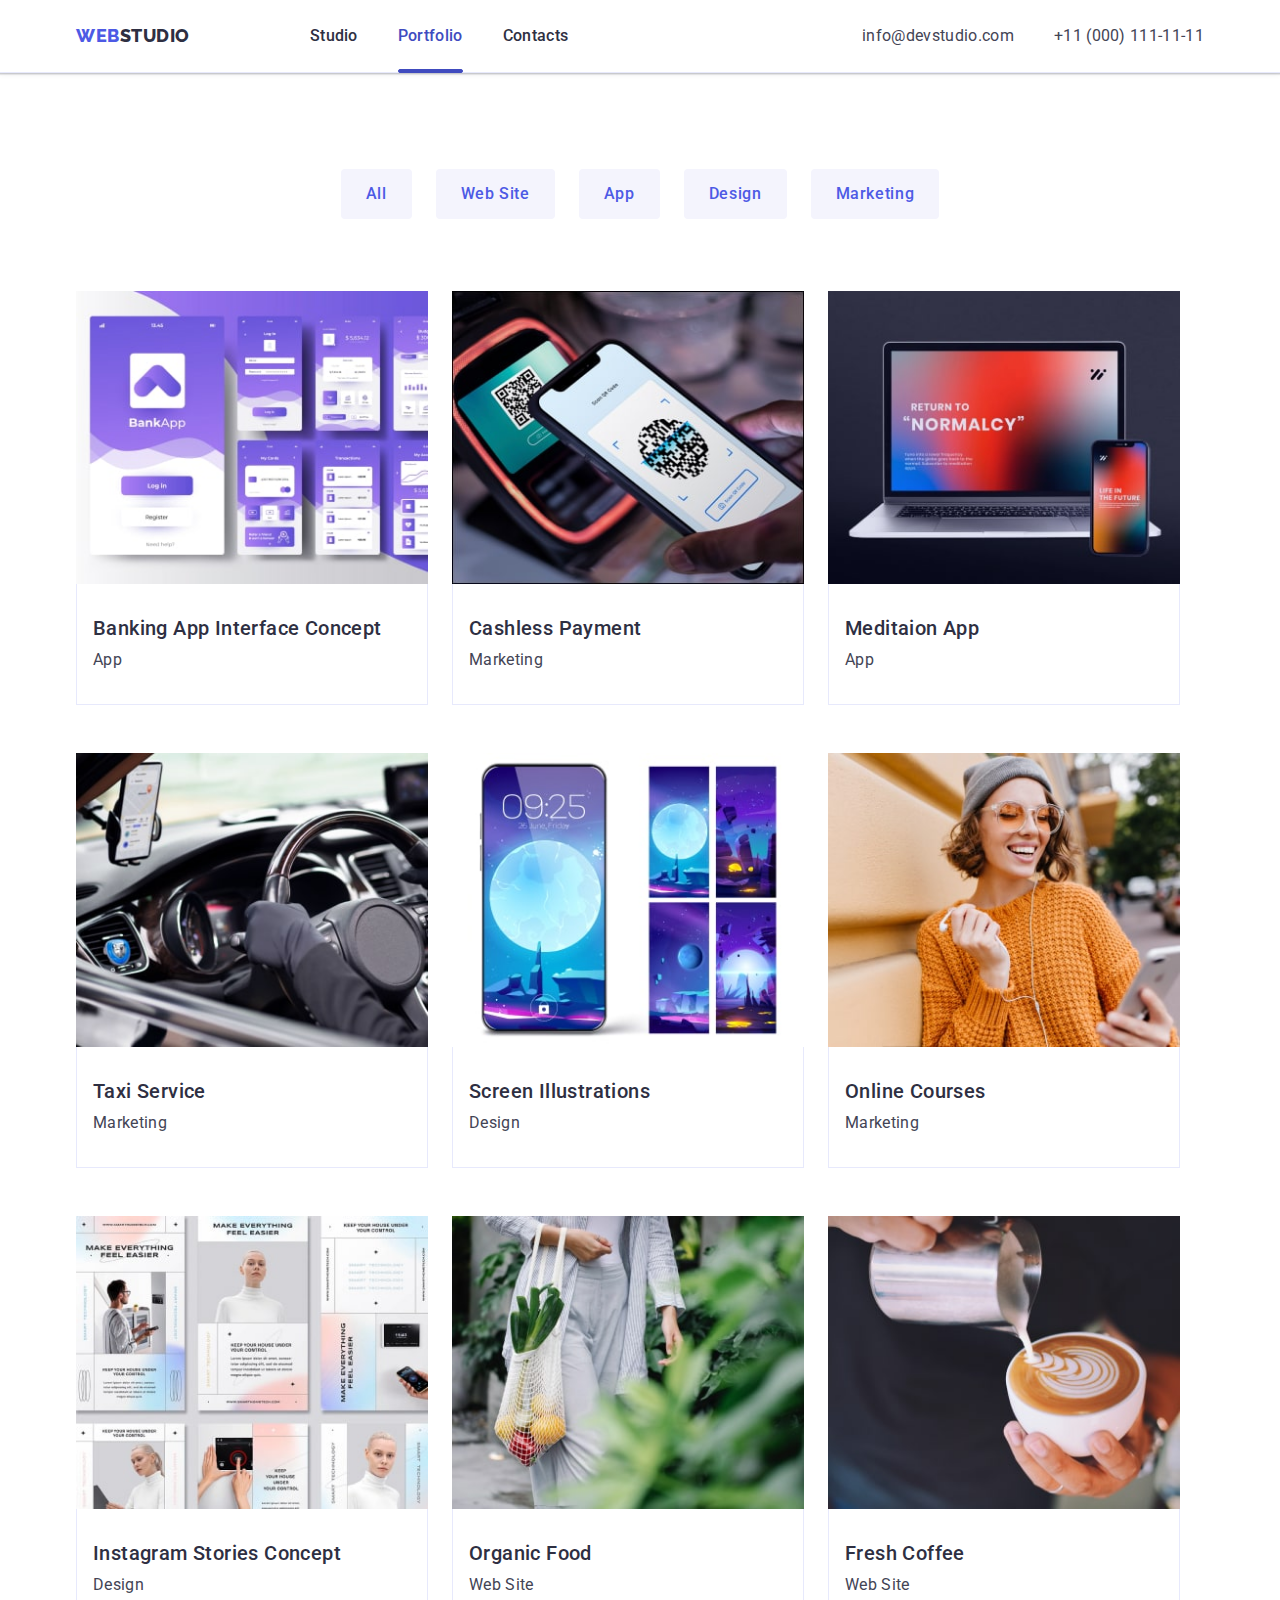
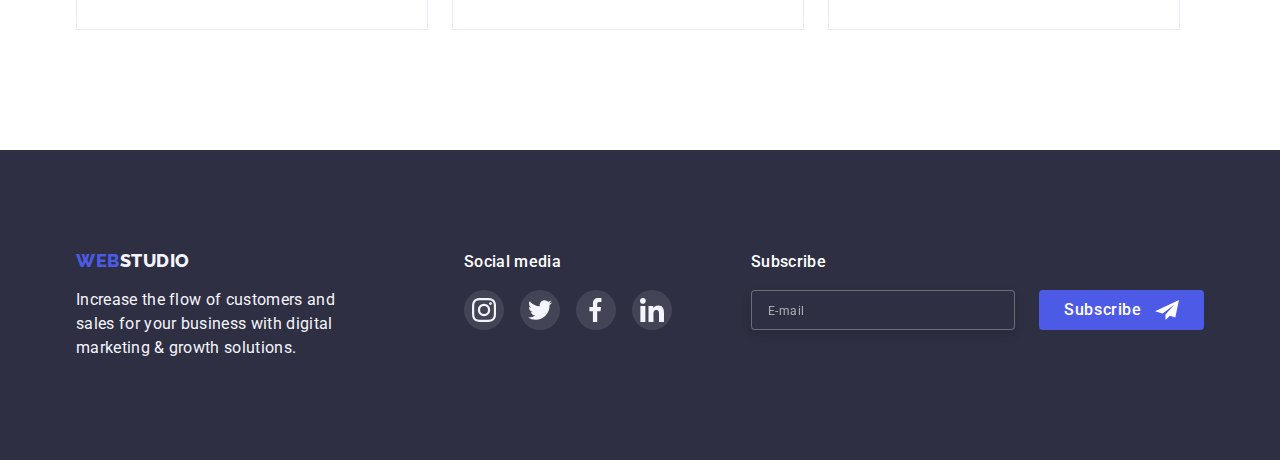
==== commit 8fb3cb8b: "finished portfolio" ====
--- a/portfolio.html
+++ b/portfolio.html
@@ -39,10 +39,10 @@
           >
           <ul class="list nav-list">
             <li class="item">
-              <a href="./index.html" class="active link">Studio</a>
-            </li>
-            <li class="item">
-              <a href="./portfolio.html" class="link">Portfolio</a>
+              <a href="./index.html" class="link">Studio</a>
+            </li>
+            <li class="item">
+              <a href="./portfolio.html" class="active link">Portfolio</a>
             </li>
             <li class="item"><a href="" class="link">Contacts</a></li>
           </ul>
@@ -78,10 +78,10 @@
 
           <ul class="list mobile nav-list">
             <li class="item">
-              <a href="./index.html" class="active link">Studio</a>
-            </li>
-            <li class="item">
-              <a href="./portfolio.html" class="link">Portfolio</a>
+              <a href="./index.html" class="link">Studio</a>
+            </li>
+            <li class="item">
+              <a href="./portfolio.html" class="active link">Portfolio</a>
             </li>
             <li class="item"><a href="" class="link">Contacts</a></li>
           </ul>
@@ -168,11 +168,49 @@
             <li class="item">
               <a href="" class="project-link">
                 <div class="portfolio-thumb">
-                  <img
-                    src="./images/proj-img-1.jpg"
-                    alt="Banking App Interface Concept"
-                    width="360"
-                  />
+                  <picture>
+                    <source
+                      srcset="
+                        ./images/desktop/portfolio/desktop-1-min.jpg    1x,
+                        ./images/desktop/portfolio/desktop-1@2x-min.jpg 2x,
+                        ./images/desktop/portfolio/desktop-1@3x-min.jpg 3x
+                      "
+                      media="(min-width: 1200px)"
+                    />
+                    <source
+                      srcset="
+                        ./images/desktop/portfolio/desktop-1-min.jpg    1x,
+                        ./images/desktop/portfolio/desktop-1@2x-min.jpg 2x,
+                        ./images/desktop/portfolio/desktop-1@3x-min.jpg 3x
+                      "
+                      media="(min-width: 768px)"
+                    />
+
+                    <source
+                      srcset="
+                        ./images/tablet/portfolio/tablet-1-min.jpg    1x,
+                        ./images/tablet/portfolio/tablet-1@2x-min.jpg 2x,
+                        ./images/tablet/portfolio/tablet-1@3x-min.jpg 3x
+                      "
+                      media="(min-width: 480px)"
+                    />
+
+                    <source
+                      srcset="
+                        ./images/mobile/portfolio/mobile-1-min.jpg    1x,
+                        ./images/mobile/portfolio/mobile-1@2x-min.jpg 2x,
+                        ./images/mobile/portfolio/mobile-1@3x-min.jpg 3x
+                      "
+                      media="(min-width: 320px)"
+                    />
+
+                    <img
+                      class="portfolio-img"
+                      src="./images/mobile/portfolio/mobile-1-min.jpg"
+                      alt="Banking app interface"
+                      width="396"
+                    />
+                  </picture>
                   <div class="portfolio-overlay">
                     <p class="description-paragraph overlay-text">
                       14 Stylish and User-Friendly App Design Concepts · Task
@@ -192,11 +230,49 @@
             <li class="item">
               <a href="" class="project-link">
                 <div class="portfolio-thumb">
-                  <img
-                    src="./images/proj-img-2.jpg"
-                    alt="Cashless Payment"
-                    width="360"
-                  />
+                  <picture>
+                    <source
+                      srcset="
+                        ./images/desktop/portfolio/desktop-2-min.jpg    1x,
+                        ./images/desktop/portfolio/desktop-2@2x-min.jpg 2x,
+                        ./images/desktop/portfolio/desktop-2@3x-min.jpg 3x
+                      "
+                      media="(min-width: 1200px)"
+                    />
+                    <source
+                      srcset="
+                        ./images/desktop/portfolio/desktop-2-min.jpg    1x,
+                        ./images/desktop/portfolio/desktop-2@2x-min.jpg 2x,
+                        ./images/desktop/portfolio/desktop-2@3x-min.jpg 3x
+                      "
+                      media="(min-width: 768px)"
+                    />
+
+                    <source
+                      srcset="
+                        ./images/tablet/portfolio/tablet-2-min.jpg    1x,
+                        ./images/tablet/portfolio/tablet-2@2x-min.jpg 2x,
+                        ./images/tablet/portfolio/tablet-2@3x-min.jpg 3x
+                      "
+                      media="(min-width: 480px)"
+                    />
+
+                    <source
+                      srcset="
+                        ./images/mobile/portfolio/mobile-2-min.jpg    1x,
+                        ./images/mobile/portfolio/mobile-2@2x-min.jpg 2x,
+                        ./images/mobile/portfolio/mobile-2@3x-min.jpg 3x
+                      "
+                      media="(min-width: 320px)"
+                    />
+
+                    <img
+                      class="portfolio-img"
+                      src="./images/mobile/portfolio/mobile-2-min.jpg"
+                      alt="Banking app interface"
+                      width="396"
+                    />
+                  </picture>
                   <div class="portfolio-overlay">
                     <p class="description-paragraph overlay-text">
                       14 Stylish and User-Friendly App Design Concepts · Task
@@ -214,11 +290,49 @@
             <li class="item">
               <a href="" class="project-link">
                 <div class="portfolio-thumb">
-                  <img
-                    src="./images/proj-img-3.jpg"
-                    alt="Meditaion App"
-                    width="360"
-                  />
+                  <picture>
+                    <source
+                      srcset="
+                        ./images/desktop/portfolio/desktop-3-min.jpg    1x,
+                        ./images/desktop/portfolio/desktop-3@2x-min.jpg 2x,
+                        ./images/desktop/portfolio/desktop-3@3x-min.jpg 3x
+                      "
+                      media="(min-width: 1200px)"
+                    />
+                    <source
+                      srcset="
+                        ./images/desktop/portfolio/desktop-3-min.jpg    1x,
+                        ./images/desktop/portfolio/desktop-3@2x-min.jpg 2x,
+                        ./images/desktop/portfolio/desktop-3@3x-min.jpg 3x
+                      "
+                      media="(min-width: 768px)"
+                    />
+
+                    <source
+                      srcset="
+                        ./images/tablet/portfolio/tablet-3-min.jpg    1x,
+                        ./images/tablet/portfolio/tablet-3@2x-min.jpg 2x,
+                        ./images/tablet/portfolio/tablet-3@3x-min.jpg 3x
+                      "
+                      media="(min-width: 480px)"
+                    />
+
+                    <source
+                      srcset="
+                        ./images/mobile/portfolio/mobile-3-min.jpg    1x,
+                        ./images/mobile/portfolio/mobile-3@2x-min.jpg 2x,
+                        ./images/mobile/portfolio/mobile-3@3x-min.jpg 3x
+                      "
+                      media="(min-width: 320px)"
+                    />
+
+                    <img
+                      class="portfolio-img"
+                      src="./images/mobile/portfolio/mobile-3-min.jpg"
+                      alt="Banking app interface"
+                      width="396"
+                    />
+                  </picture>
                   <div class="portfolio-overlay">
                     <p class="description-paragraph overlay-text">
                       14 Stylish and User-Friendly App Design Concepts · Task
@@ -236,11 +350,49 @@
             <li class="item">
               <a href="" class="project-link">
                 <div class="portfolio-thumb">
-                  <img
-                    src="./images/proj-img-4.jpg"
-                    alt="taxi servise"
-                    width="360"
-                  />
+                  <picture>
+                    <source
+                      srcset="
+                        ./images/desktop/portfolio/desktop-4-min.jpg    1x,
+                        ./images/desktop/portfolio/desktop-4@2x-min.jpg 2x,
+                        ./images/desktop/portfolio/desktop-4@3x-min.jpg 3x
+                      "
+                      media="(min-width: 1200px)"
+                    />
+                    <source
+                      srcset="
+                        ./images/desktop/portfolio/desktop-4-min.jpg    1x,
+                        ./images/desktop/portfolio/desktop-4@2x-min.jpg 2x,
+                        ./images/desktop/portfolio/desktop-4@3x-min.jpg 3x
+                      "
+                      media="(min-width: 768px)"
+                    />
+
+                    <source
+                      srcset="
+                        ./images/tablet/portfolio/tablet-4-min.jpg    1x,
+                        ./images/tablet/portfolio/tablet-4@2x-min.jpg 2x,
+                        ./images/tablet/portfolio/tablet-4@3x-min.jpg 3x
+                      "
+                      media="(min-width: 480px)"
+                    />
+
+                    <source
+                      srcset="
+                        ./images/mobile/portfolio/mobile-4-min.jpg    1x,
+                        ./images/mobile/portfolio/mobile-4@2x-min.jpg 2x,
+                        ./images/mobile/portfolio/mobile-4@3x-min.jpg 3x
+                      "
+                      media="(min-width: 320px)"
+                    />
+
+                    <img
+                      class="portfolio-img"
+                      src="./images/mobile/portfolio/mobile-4-min.jpg"
+                      alt="Banking app interface"
+                      width="396"
+                    />
+                  </picture>
                   <div class="portfolio-overlay">
                     <p class="description-paragraph overlay-text">
                       14 Stylish and User-Friendly App Design Concepts · Task
@@ -258,11 +410,49 @@
             <li class="item">
               <a href="" class="project-link">
                 <div class="portfolio-thumb">
-                  <img
-                    src="./images/proj-img-5.jpg"
-                    alt="Screen Illustrations"
-                    width="360"
-                  />
+                  <picture>
+                    <source
+                      srcset="
+                        ./images/desktop/portfolio/desktop-5-min.jpg    1x,
+                        ./images/desktop/portfolio/desktop-5@2x-min.jpg 2x,
+                        ./images/desktop/portfolio/desktop-5@3x-min.jpg 3x
+                      "
+                      media="(min-width: 1200px)"
+                    />
+                    <source
+                      srcset="
+                        ./images/desktop/portfolio/desktop-5-min.jpg    1x,
+                        ./images/desktop/portfolio/desktop-5@2x-min.jpg 2x,
+                        ./images/desktop/portfolio/desktop-5@3x-min.jpg 3x
+                      "
+                      media="(min-width: 768px)"
+                    />
+
+                    <source
+                      srcset="
+                        ./images/tablet/portfolio/tablet-5-min.jpg    1x,
+                        ./images/tablet/portfolio/tablet-5@2x-min.jpg 2x,
+                        ./images/tablet/portfolio/tablet-5@3x-min.jpg 3x
+                      "
+                      media="(min-width: 480px)"
+                    />
+
+                    <source
+                      srcset="
+                        ./images/mobile/portfolio/mobile-5-min.jpg    1x,
+                        ./images/mobile/portfolio/mobile-5@2x-min.jpg 2x,
+                        ./images/mobile/portfolio/mobile-5@3x-min.jpg 3x
+                      "
+                      media="(min-width: 320px)"
+                    />
+
+                    <img
+                      class="portfolio-img"
+                      src="./images/mobile/portfolio/mobile-5-min.jpg"
+                      alt="Banking app interface"
+                      width="396"
+                    />
+                  </picture>
                   <div class="portfolio-overlay">
                     <p class="description-paragraph overlay-text">
                       14 Stylish and User-Friendly App Design Concepts · Task
@@ -280,11 +470,49 @@
             <li class="item">
               <a href="" class="project-link">
                 <div class="portfolio-thumb">
-                  <img
-                    src="./images/proj-img-6.jpg"
-                    alt="Online Courses"
-                    width="360"
-                  />
+                  <picture>
+                    <source
+                      srcset="
+                        ./images/desktop/portfolio/desktop-6-min.jpg    1x,
+                        ./images/desktop/portfolio/desktop-6@2x-min.jpg 2x,
+                        ./images/desktop/portfolio/desktop-6@3x-min.jpg 3x
+                      "
+                      media="(min-width: 1200px)"
+                    />
+                    <source
+                      srcset="
+                        ./images/desktop/portfolio/desktop-6-min.jpg    1x,
+                        ./images/desktop/portfolio/desktop-6@2x-min.jpg 2x,
+                        ./images/desktop/portfolio/desktop-6@3x-min.jpg 3x
+                      "
+                      media="(min-width: 768px)"
+                    />
+
+                    <source
+                      srcset="
+                        ./images/tablet/portfolio/tablet-6-min.jpg    1x,
+                        ./images/tablet/portfolio/tablet-6@2x-min.jpg 2x,
+                        ./images/tablet/portfolio/tablet-6@3x-min.jpg 3x
+                      "
+                      media="(min-width: 480px)"
+                    />
+
+                    <source
+                      srcset="
+                        ./images/mobile/portfolio/mobile-6-min.jpg    1x,
+                        ./images/mobile/portfolio/mobile-6@2x-min.jpg 2x,
+                        ./images/mobile/portfolio/mobile-6@3x-min.jpg 3x
+                      "
+                      media="(min-width: 320px)"
+                    />
+
+                    <img
+                      class="portfolio-img"
+                      src="./images/mobile/portfolio/mobile-6-min.jpg"
+                      alt="Banking app interface"
+                      width="396"
+                    />
+                  </picture>
                   <div class="portfolio-overlay">
                     <p class="description-paragraph overlay-text">
                       14 Stylish and User-Friendly App Design Concepts · Task
@@ -302,11 +530,49 @@
             <li class="item">
               <a href="" class="project-link">
                 <div class="portfolio-thumb">
-                  <img
-                    src="./images/proj-img-7.jpg"
-                    alt="Instagram Stories Concept"
-                    width="360"
-                  />
+                  <picture>
+                    <source
+                      srcset="
+                        ./images/desktop/portfolio/desktop-7-min.jpg    1x,
+                        ./images/desktop/portfolio/desktop-7@2x-min.jpg 2x,
+                        ./images/desktop/portfolio/desktop-7@3x-min.jpg 3x
+                      "
+                      media="(min-width: 1200px)"
+                    />
+                    <source
+                      srcset="
+                        ./images/desktop/portfolio/desktop-7-min.jpg    1x,
+                        ./images/desktop/portfolio/desktop-7@2x-min.jpg 2x,
+                        ./images/desktop/portfolio/desktop-7@3x-min.jpg 3x
+                      "
+                      media="(min-width: 768px)"
+                    />
+
+                    <source
+                      srcset="
+                        ./images/tablet/portfolio/tablet-7-min.jpg    1x,
+                        ./images/tablet/portfolio/tablet-7@2x-min.jpg 2x,
+                        ./images/tablet/portfolio/tablet-7@3x-min.jpg 3x
+                      "
+                      media="(min-width: 480px)"
+                    />
+
+                    <source
+                      srcset="
+                        ./images/mobile/portfolio/mobile-7-min.jpg    1x,
+                        ./images/mobile/portfolio/mobile-7@2x-min.jpg 2x,
+                        ./images/mobile/portfolio/mobile-7@3x-min.jpg 3x
+                      "
+                      media="(min-width: 320px)"
+                    />
+
+                    <img
+                      class="portfolio-img"
+                      src="./images/mobile/portfolio/mobile-7-min.jpg"
+                      alt="Banking app interface"
+                      width="396"
+                    />
+                  </picture>
                   <div class="portfolio-overlay">
                     <p class="description-paragraph overlay-text">
                       14 Stylish and User-Friendly App Design Concepts · Task
@@ -324,11 +590,49 @@
             <li class="item">
               <a href="" class="project-link">
                 <div class="portfolio-thumb">
-                  <img
-                    src="./images/proj-img-8.jpg"
-                    alt="Organic Food"
-                    width="360"
-                  />
+                  <picture>
+                    <source
+                      srcset="
+                        ./images/desktop/portfolio/desktop-8-min.jpg    1x,
+                        ./images/desktop/portfolio/desktop-8@2x-min.jpg 2x,
+                        ./images/desktop/portfolio/desktop-8@3x-min.jpg 3x
+                      "
+                      media="(min-width: 1200px)"
+                    />
+                    <source
+                      srcset="
+                        ./images/desktop/portfolio/desktop-8-min.jpg    1x,
+                        ./images/desktop/portfolio/desktop-8@2x-min.jpg 2x,
+                        ./images/desktop/portfolio/desktop-8@3x-min.jpg 3x
+                      "
+                      media="(min-width: 768px)"
+                    />
+
+                    <source
+                      srcset="
+                        ./images/tablet/portfolio/tablet-8-min.jpg    1x,
+                        ./images/tablet/portfolio/tablet-8@2x-min.jpg 2x,
+                        ./images/tablet/portfolio/tablet-8@3x-min.jpg 3x
+                      "
+                      media="(min-width: 480px)"
+                    />
+
+                    <source
+                      srcset="
+                        ./images/mobile/portfolio/mobile-8-min.jpg    1x,
+                        ./images/mobile/portfolio/mobile-8@2x-min.jpg 2x,
+                        ./images/mobile/portfolio/mobile-8@3x-min.jpg 3x
+                      "
+                      media="(min-width: 320px)"
+                    />
+
+                    <img
+                      class="portfolio-img"
+                      src="./images/mobile/portfolio/mobile-8-min.jpg"
+                      alt="Banking app interface"
+                      width="396"
+                    />
+                  </picture>
                   <div class="portfolio-overlay">
                     <p class="description-paragraph overlay-text">
                       14 Stylish and User-Friendly App Design Concepts · Task
@@ -346,11 +650,49 @@
             <li class="item">
               <a href="" class="project-link">
                 <div class="portfolio-thumb">
-                  <img
-                    src="./images/proj-img-9.jpg"
-                    alt="Fresh Coffee"
-                    width="360"
-                  />
+                  <picture>
+                    <source
+                      srcset="
+                        ./images/desktop/portfolio/desktop-9-min.jpg    1x,
+                        ./images/desktop/portfolio/desktop-9@2x-min.jpg 2x,
+                        ./images/desktop/portfolio/desktop-9@3x-min.jpg 3x
+                      "
+                      media="(min-width: 1200px)"
+                    />
+                    <source
+                      srcset="
+                        ./images/desktop/portfolio/desktop-9-min.jpg    1x,
+                        ./images/desktop/portfolio/desktop-9@2x-min.jpg 2x,
+                        ./images/desktop/portfolio/desktop-9@3x-min.jpg 3x
+                      "
+                      media="(min-width: 768px)"
+                    />
+
+                    <source
+                      srcset="
+                        ./images/tablet/portfolio/tablet-9-min.jpg    1x,
+                        ./images/tablet/portfolio/tablet-9@2x-min.jpg 2x,
+                        ./images/tablet/portfolio/tablet-9@3x-min.jpg 3x
+                      "
+                      media="(min-width: 480px)"
+                    />
+
+                    <source
+                      srcset="
+                        ./images/mobile/portfolio/mobile-9-min.jpg    1x,
+                        ./images/mobile/portfolio/mobile-9@2x-min.jpg 2x,
+                        ./images/mobile/portfolio/mobile-9@3x-min.jpg 3x
+                      "
+                      media="(min-width: 320px)"
+                    />
+
+                    <img
+                      class="portfolio-img"
+                      src="./images/mobile/portfolio/mobile-9-min.jpg"
+                      alt="Banking app interface"
+                      width="396"
+                    />
+                  </picture>
                   <div class="portfolio-overlay">
                     <p class="description-paragraph overlay-text">
                       14 Stylish and User-Friendly App Design Concepts · Task
@@ -437,5 +779,6 @@
         </form>
       </div>
     </footer>
+    <script src="./js/mobile-menu.js"></script>
   </body>
 </html>
--- a/css/styles.css
+++ b/css/styles.css
@@ -172,6 +172,10 @@
 
 .filter-button {
     padding: 12px 24px;
+    font-weight: 500;
+    font-size: 16px;
+    line-height: 1.5;
+    letter-spacing: 0.04em;
     transition: box-shadow var(--duration) var(--timing-function), background-color var(--duration) var(--timing-function), color var(--duration) var(--timing-function);
 }
 
@@ -184,15 +188,15 @@
     flex-direction: column;
     flex-wrap: wrap;
     align-items: center;
-    margin-left: -24px;
-    margin-top: -48px;
+    /* margin-left: -24px;
+    margin-top: -48px; */
 }
 
 .projects-list>.item {
     display: flex;
     flex-basis: calc(100% / 3 - 24px);
-    margin-left: 24px;
-    margin-top: 48px;
+    /* margin-left: 24px;
+    margin-top: 48px; */
 }
 
 .project-link {
@@ -210,8 +214,23 @@
     border-top: none;
 }
 
-.card-title {
+.card-descr .card-title {
+    text-align: left;
+    margin-left: 0;
     margin-bottom: 8px;
+    font-weight: 500;
+    font-size: 20px;
+    line-height: 1.2;
+    letter-spacing: 0.02em;
+    color: var(--primary-black-color);
+}
+
+.card-descr .description-paragraph {
+    font-style: normal;
+    font-weight: 400;
+    font-size: 16px;
+    line-height: 1.5;
+    letter-spacing: 0.02em;
 }
 
 .portfolio-thumb {
@@ -275,7 +294,7 @@
     color: var(--secondary-white-color);
 }
 
-@media screen and (max-width: 767px) {
+@media screen and (max-width: 768px) {
 
 .address-list, .nav-list {
     display: none;
@@ -309,8 +328,6 @@
     left: 0;
     background-color: var(--primary-white-color);
     z-index: 100;
-    padding-top: 80px;
-    padding-bottom: 40px;
     overflow: hidden;
     opacity: 0;
     visibility: hidden;
@@ -325,16 +342,23 @@
 }
 
 .mobile-menu-container {
+    position: relative;
     height: 100%;
     display: flex;
     flex-direction: column;
     justify-content: space-between;
+    padding-top: 80px;
+    padding-bottom: 40px;
+    overflow: scroll;
+    padding-left: 25px;
+    padding-right: 25px;
 }
 
 .mobile-menu-close {
     position: absolute;
     top: 24px;
     right: 24px;
+    font-size: 0;
     background: var(--grey-on-footer-color);
     color: #000;
     border: 1px solid rgba(0, 0, 0, 0.1);
@@ -365,12 +389,12 @@
     margin-bottom: 40px;
 }
 
-.mobile.contact-list {
-    margin-bottom: 48px;
-}
-
 .mobile.contact-list .item {
     margin-bottom: 40px;
+}
+
+.mobile-address {
+    margin-bottom: 48px;
 }
 
 .mobile.contact-list:first-child {
@@ -390,6 +414,7 @@
     line-height: 1.2;
     letter-spacing: 0.02em;
     text-transform: none;
+    margin-bottom: 0;
 }
 
 .mail .link {
@@ -406,7 +431,7 @@
     column-gap: 56px;
 }
 
-@media screen and (min-width: 320px) and (max-width: 479px) {
+@media screen and (max-width: 320px) {
     .mobile.social-media-list {
         column-gap: 25px;
     }
@@ -415,17 +440,47 @@
         font-size: 25px;
     }
 }
+
+@media screen and (min-width: 320px) {
+    .mobile.social-media-list {
+        column-gap: 35px;
+    }
+
+    .mobile.contact-list .number {
+        font-size: 30px;
+    }
+}
+
+@media screen and (min-width: 428px) {
+    .mobile.social-media-list {
+        column-gap: 40px;
+    }
+
+    .mobile.contact-list .number {
+        font-size: 36px;
+    }
+}
+
+@media screen and (min-width: 480px) {
+    .mobile.social-media-list {
+        column-gap: 56px;
+    }
+
+    .mobile.contact-list .number {
+        font-size: 36px;
+    }
+}
 }
 
 
 
 /* hero */
 .hero-section {
-    padding-top: 100px;
-    padding-bottom: 100px;
+    padding-top: 112px;
+    padding-bottom: 112px;
     background-color: var(--primary-black-color);
     text-align: center;
-    background-image: linear-gradient(rgba(46, 47, 66, 0.7), rgba(46, 47, 66, 0.7)), url(../images/people-office.jpg);
+    background-image: linear-gradient(rgba(46, 47, 66, 0.7), rgba(46, 47, 66, 0.7)), url(../images/mobile/hero-mobil.jpg);
     background-repeat: no-repeat;
     background-position: center; 
     background-color: var(--primary-black-color);
@@ -435,12 +490,40 @@
     box-shadow: 0px 4px 4px rgba(0, 0, 0, 0.25);
 }
 
+    /* -------------------------------------------------------------------- */
+    @media (min-device-pixel-ratio: 2),
+    (-webkit-min-device-pixel-ratio: 2),
+    (min-resolution: 192dpi),
+    (min-resolution: 2dppx) {
+        .hero-section {
+            background-image: linear-gradient(rgba(46, 47, 66, 0.7), rgba(46, 47, 66, 0.7)),
+                url('../images/mobile/hero-mobil-2x.jpg');
+        }
+    }
+
+    @media (min-device-pixel-ratio: 3),
+    (-webkit-min-device-pixel-ratio: 3),
+    (min-resolution: 288dpi),
+    (min-resolution: 3dppx) {
+        .hero-section {
+            background-image: linear-gradient(rgba(46, 47, 66, 0.7), rgba(46, 47, 66, 0.7)),
+                url('../images/mobile/hero-mobil-3x.jpg');
+        }
+    }
+/* -------------------------------------------------------------------- */
+
+
+
 .hero-title {
     max-width: 320px;
-    margin: 0 auto 48px auto;
+    margin: 0 auto 72px auto;
     color: var(--primary-white-color);
     text-transform: capitalize;
     text-align: center;
+    font-weight: 700;
+    font-size: 36px;
+    line-height: 1.11;
+    letter-spacing: 0.02em;
 }
 
 .hero-button {
@@ -601,7 +684,7 @@
 }
 
 .modal-form-check-desc::before {
-    display: block;
+    display: flex;
     width: 16px;
     height: 16px;
     content: '';
@@ -609,6 +692,7 @@
     border-radius: 2px;
     margin-right: 8px;
     transition: background-color var(--duration) var(--timing-function);
+    flex-shrink: 0;
 }
 
 .modal-form-check:checked+.modal-form-check-desc::before {
@@ -644,6 +728,7 @@
     margin: 0 auto;
     border: none;
     padding: 16px 32px;
+    border: 1px solid transparent;
     border-radius: 4px;
     min-width: 169px;
     box-shadow: 0px 4px 4px rgba(0, 0, 0, 0.15);
@@ -676,7 +761,7 @@
 .advantages-list {
     display: flex;
     flex-direction: column;
-    row-gap: 24px;
+    row-gap: 72px;
 }
 .advantages-list .item {
     flex-basis: calc((100% - 72px) / 4);
@@ -741,7 +826,7 @@
 
 .description-paragraph {
     margin-top: 8px;
-    font-weight: 400;
+    font-weight: 500;
 }
 
 .social-media-list {
@@ -822,6 +907,13 @@
     justify-content: center;
 }
 
+.footer-left-column {
+    display: flex;
+    align-items: center;
+    justify-content: center;
+    flex-direction: column;
+}
+
 .footer-logo {
     color: var(--secondary-white-color);
 }
@@ -839,7 +931,7 @@
 }
 
 .footer-social-media-div {
-    margin: 0 auto;
+    margin: 72px auto 0 auto;
 }
 
 .footer-social-media-descr {
@@ -850,7 +942,6 @@
     font-size: 16px;
     line-height: 1.5;
     text-align: center;
-    margin-top: 72px;
 }
 
 .footer-social-media-list {
@@ -886,12 +977,11 @@
 }
 
 .footer-form {
-    margin-left: auto;
     display: flex;
     flex-direction: column;
     align-items: center;
     row-gap: 16px;
-    margin: 72px auto 96px auto;
+    margin: 72px auto 0 auto;
     width: 100%;
 }
 
--- a/css/mobile.css
+++ b/css/mobile.css
@@ -37,4 +37,32 @@
     /* customers-section */
 
     /* footer */
-}+}
+
+@media screen and (min-width: 428px) {
+    .hero-section {
+        padding-top: 112px;
+        padding-bottom: 112px;
+        background-image: linear-gradient(rgba(46, 47, 66, 0.7), rgba(46, 47, 66, 0.7)), url('../images/tablet/hero-tablet.jpg');
+    }
+    
+        @media (min-device-pixel-ratio: 2),
+        (-webkit-min-device-pixel-ratio: 2),
+        (min-resolution: 192dpi),
+        (min-resolution: 2dppx) {
+            .hero-section {
+                background-image: linear-gradient(rgba(46, 47, 66, 0.7), rgba(46, 47, 66, 0.7)),
+                    url('../images/tablet/hero-tablet-2x.jpg');
+            }
+        }
+
+        @media (min-device-pixel-ratio: 3),
+        (-webkit-min-device-pixel-ratio: 3),
+        (min-resolution: 288dpi),
+        (min-resolution: 3dppx) {
+            .hero-section {
+                background-image: linear-gradient(rgba(46, 47, 66, 0.7), rgba(46, 47, 66, 0.7)),
+                    url('../images/tablet/hero-tablet-3x.jpg');
+            }
+        }
+    }--- a/css/tablet.css
+++ b/css/tablet.css
@@ -94,13 +94,11 @@
     
         .contact-list .link {
             font-weight: 400;
-            font-size: 16px;
-            line-height: 1.5;
-            letter-spacing: 0.02em;
+            font-size: 12px;
+            line-height: 1.33;
+            letter-spacing: 0.04em;
             font-style: normal;
             color: var(--secondary-black-color);
-            padding-top: 24px;
-            padding-bottom: 24px;
             transition: color var(--duration) var(--timing-function);
         }
     
@@ -122,8 +120,29 @@
 
 
     .hero-section {
-        padding-top: 112px;
-        padding-bottom: 112px;
+        padding-top: 110px;
+        padding-bottom: 110px;
+        background-image: linear-gradient(rgba(46, 47, 66, 0.7), rgba(46, 47, 66, 0.7)), url('../images/desktop/hero-desktop.jpg');
+    }
+
+    @media (min-device-pixel-ratio: 2),
+    (-webkit-min-device-pixel-ratio: 2),
+    (min-resolution: 192dpi),
+    (min-resolution: 2dppx) {
+        .hero-section {
+            background-image: linear-gradient(rgba(46, 47, 66, 0.7), rgba(46, 47, 66, 0.7)),
+                url('../images/desktop/hero-desktop-2x.jpg');
+        }
+    }
+
+    @media (min-device-pixel-ratio: 3),
+    (-webkit-min-device-pixel-ratio: 3),
+    (min-resolution: 288dpi),
+    (min-resolution: 3dppx) {
+        .hero-section {
+            background-image: linear-gradient(rgba(46, 47, 66, 0.7), rgba(46, 47, 66, 0.7)),
+                url('../images/desktop/hero-desktop-3x.jpg');
+        }
     }
 
     .hero-title {
@@ -167,6 +186,10 @@
     }
 
     /* our team section */
+
+    .team-section .container, .customers-section .container, .footer-container {
+        width: 582px;
+    }
 
     .team-section {
         padding-bottom: 104px;
@@ -193,21 +216,25 @@
         column-gap: 24px;
     }
 
+    .customers-list-item {
+        width: 168px;
+    }
+
     /* footer */
 
-    .footer-section {
-        padding-left: 96px;
+    .footer-left-column {
+        align-items: flex-start;
     }
 
     .footer-container {
         align-items: baseline;
         flex-direction: row;
         flex-wrap: wrap;
-        justify-content: center;
+        justify-content: flex-start;
     }
 
     .footer-social-media-div {
-        margin: 0 auto 0 24px;
+        margin: 0 0 0 24px;
     }
 
     .footer-social-media-descr {
@@ -219,7 +246,7 @@
         flex-direction: row;
         align-items: end;
         row-gap: 16px;
-        margin: 72px auto 0 0;
+        margin: 72px 0 0 0;
         width: auto;
     }
 
@@ -240,4 +267,28 @@
         margin-left: 24px;
     }
 
+    /*-------------------------------- portfolio------------------------------------ */
+        .projects-section {
+            padding-top: 71px;
+            padding-bottom: 96px;
+        }
+
+        .filter-list {
+            margin-bottom: 56px;
+            justify-content: center;
+        }
+
+        .projects-list {
+            flex-direction: row;
+            flex-wrap: wrap;
+            /* align-items: center; */
+            column-gap: 24px;
+            row-gap: 72px;
+            margin: 0;
+        }  
+        
+        .projects-list>.item {
+            display: flex;
+            flex-basis: calc(100% / 2 - 24px);
+        }
 }--- a/css/desktop.css
+++ b/css/desktop.css
@@ -9,6 +9,13 @@
         flex-direction: row;
     }
 
+    .contact-list .link {
+        font-weight: 400;
+        font-size: 16px;
+        line-height: 1.5;
+        letter-spacing: 0.02em;
+    }
+
     .contact-list .item+.item {
         margin-left: 40px;
     }
@@ -16,7 +23,29 @@
     .hero-section {
         padding-top: 188px;
         padding-bottom: 188px;
-    }
+        background-image: linear-gradient(rgba(46, 47, 66, 0.7), rgba(46, 47, 66, 0.7)), url('../images/desktop/hero-desktop.jpg');
+    }
+
+    @media (min-device-pixel-ratio: 2),
+    (-webkit-min-device-pixel-ratio: 2),
+    (min-resolution: 192dpi),
+    (min-resolution: 2dppx) {
+        .hero-section {
+            background-image: linear-gradient(rgba(46, 47, 66, 0.7), rgba(46, 47, 66, 0.7)),
+                url('../images/desktop/hero-desktop-2x.jpg');
+        }
+    }
+
+    @media (min-device-pixel-ratio: 3),
+    (-webkit-min-device-pixel-ratio: 3),
+    (min-resolution: 288dpi),
+    (min-resolution: 3dppx) {
+        .hero-section {
+            background-image: linear-gradient(rgba(46, 47, 66, 0.7), rgba(46, 47, 66, 0.7)),
+                url('../images/desktop/hero-desktop-3x.jpg');
+        }
+    }
+
 
     .hero-title {
         margin: 0 auto 48px auto;
@@ -53,6 +82,10 @@
 
     .advantages-list .advantages-title {
         margin-bottom: 8px;
+        font-weight: 500;
+        font-size: 20px;
+        line-height: 1.2;
+        letter-spacing: 0.02em;
     }
 
     .advantages-icon-thumb {
@@ -87,6 +120,10 @@
 
     /* our team section */
 
+    .team-section .container {
+        width: 1158px;
+    }
+
     .team-section {
         padding-top: 120px;
         padding-bottom: 120px;
@@ -116,6 +153,12 @@
 
     .customers-list {
         flex-wrap: nowrap;
+
+    }
+
+    .customers-section .container {
+        width: 1158px;
+        max-width: 1158px;
     }
 
     .customers-list-item {
@@ -127,6 +170,38 @@
     .footer-section {
         padding-top: 100px;
         padding-bottom: 100px;
+        padding-left: 0;
+    }
+
+    .footer-form {
+        margin: 0 0 0 auto;
+    }
+
+    .footer-left-column {
+        margin-right: 120px;
+    }
+
+    .footer-social-media-div {
+        margin: 0 0 0 0;
+    }
+
+    /*-------------------------------- portfolio------------------------------------ */
+    .projects-section {
+        padding-top: 96px;
+        padding-bottom: 120px;
+    }
+
+    .filter-list {
+        margin-bottom: 72px;
+    }
+
+    .projects-list {
+        column-gap: 24px;
+        row-gap: 48px;
+    }
+
+    .projects-list>.item {
+        flex-basis: calc(100% / 3 - 24px);
     }
 
 }